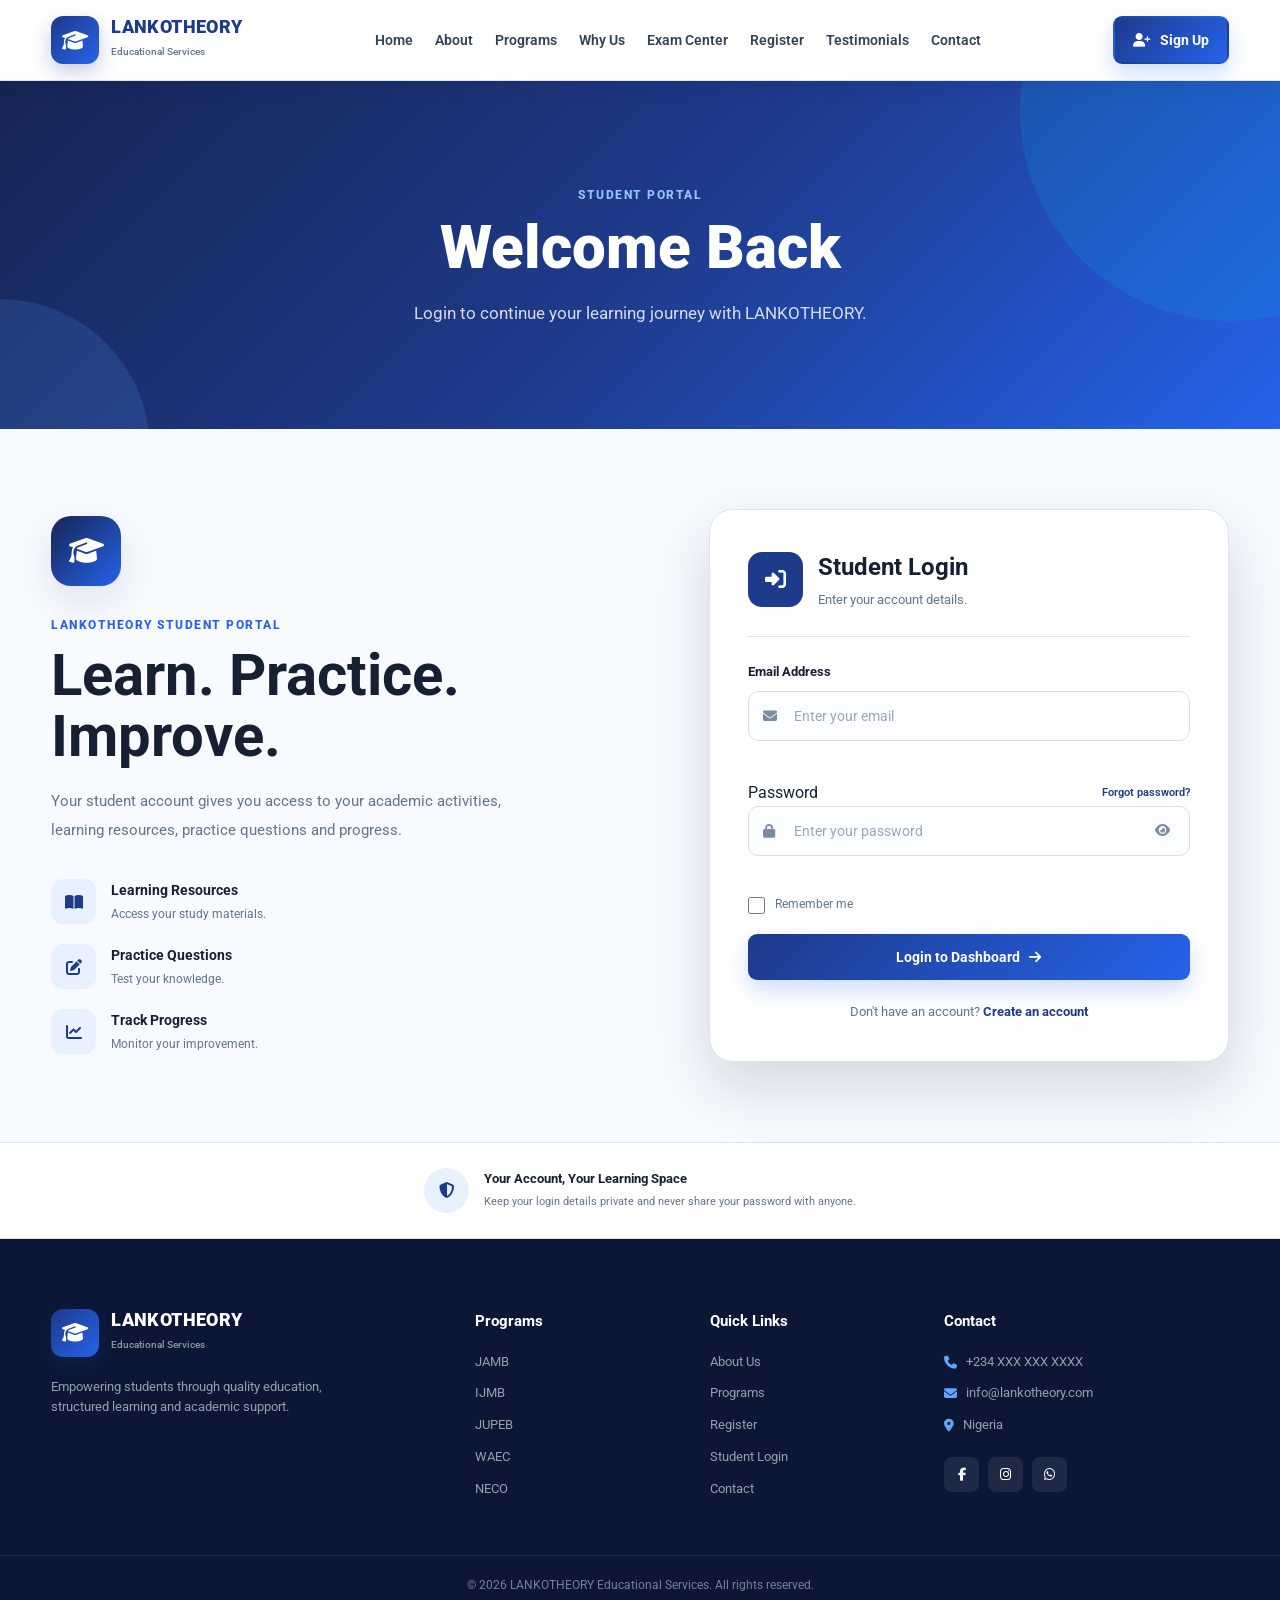
==== dashboard.html @ 0c2df9c0 "Lankotheory" ====
<!DOCTYPE html>
<html lang="en">

<head>

    <meta charset="UTF-8">

    <meta
        name="viewport"
        content="width=device-width, initial-scale=1.0"
    >

    <title>Student Dashboard | LANKOTHEORY</title>

    <meta
        name="description"
        content="LANKOTHEORY Student Dashboard"
    >

    <link
        rel="preconnect"
        href="https://fonts.googleapis.com"
    >

    <link
        rel="preconnect"
        href="https://fonts.gstatic.com"
        crossorigin
    >

    <link
        href="https://fonts.googleapis.com/css2?family=Roboto:wght@300;400;500;600;700;800;900&display=swap"
        rel="stylesheet"
    >

    <link
        rel="stylesheet"
        href="https://cdnjs.cloudflare.com/ajax/libs/font-awesome/6.7.2/css/all.min.css"
    >

    <link
        rel="stylesheet"
        href="css/style.css"
    >

</head>


<body class="dashboard-page">


    <!-- =========================================
         SIDEBAR
    ========================================== -->

    <aside class="dashboard-sidebar" id="dashboardSidebar">


        <!-- LOGO -->

        <a
            href="index.html"
            class="dashboard-logo"
        >

            <div class="dashboard-logo-icon">

                <i class="fa-solid fa-graduation-cap"></i>

            </div>

            <div>

                <strong>
                    LANKOTHEORY
                </strong>

                <span>
                    Student Portal
                </span>

            </div>

        </a>


        <!-- STUDENT MINI PROFILE -->

        <div class="sidebar-student">

            <div class="student-avatar">

                <i class="fa-solid fa-user"></i>

            </div>

            <div>

                <strong id="sidebarStudentName">
                    Student
                </strong>

                <span id="sidebarStudentProgram">
                    Student
                </span>

            </div>

        </div>


        <!-- NAVIGATION -->

        <nav class="dashboard-nav">

            <p class="dashboard-nav-title">
                MAIN
            </p>

            <a
                href="#"
                class="dashboard-nav-link active"
            >

                <i class="fa-solid fa-house"></i>

                <span>
                    Dashboard
                </span>

            </a>


            <a
                href="#courses"
                class="dashboard-nav-link"
            >

                <i class="fa-solid fa-book-open"></i>

                <span>
                    My Courses
                </span>

            </a>


            <a
                href="#practice"
                class="dashboard-nav-link"
            >

                <i class="fa-solid fa-pen-to-square"></i>

                <span>
                    Practice
                </span>

            </a>


            <a
                href="#resources"
                class="dashboard-nav-link"
            >

                <i class="fa-solid fa-book"></i>

                <span>
                    Learning Resources
                </span>

            </a>


            <p class="dashboard-nav-title">
                PERFORMANCE
            </p>


            <a
                href="#progress"
                class="dashboard-nav-link"
            >

                <i class="fa-solid fa-chart-line"></i>

                <span>
                    My Progress
                </span>

            </a>


            <a
                href="#results"
                class="dashboard-nav-link"
            >

                <i class="fa-solid fa-trophy"></i>

                <span>
                    Results
                </span>

            </a>


            <a
                href="#schedule"
                class="dashboard-nav-link"
            >

                <i class="fa-solid fa-calendar-days"></i>

                <span>
                    Study Schedule
                </span>

            </a>


            <p class="dashboard-nav-title">
                ACCOUNT
            </p>


            <a
                href="#profile"
                class="dashboard-nav-link"
            >

                <i class="fa-solid fa-user"></i>

                <span>
                    My Profile
                </span>

            </a>


            <a
                href="index.html"
                class="dashboard-nav-link"
            >

                <i class="fa-solid fa-globe"></i>

                <span>
                    Main Website
                </span>

            </a>


            <button
                type="button"
                class="dashboard-nav-link logout-button"
                id="logoutButton"
            >

                <i class="fa-solid fa-right-from-bracket"></i>

                <span>
                    Logout
                </span>

            </button>

        </nav>


        <!-- SIDEBAR FOOTER -->

        <div class="sidebar-footer">

            <i class="fa-solid fa-shield-halved"></i>

            <span>
                Your learning space
            </span>

        </div>

    </aside>



    <!-- =========================================
         MAIN DASHBOARD
    ========================================== -->

    <main class="dashboard-main">


        <!-- TOP BAR -->

        <header class="dashboard-topbar">

            <button
                type="button"
                class="dashboard-menu"
                id="dashboardMenu"
            >

                <i class="fa-solid fa-bars"></i>

            </button>


            <div class="dashboard-topbar-right">


                <!-- NOTIFICATION -->

                <button
                    type="button"
                    class="dashboard-icon-button"
                    aria-label="Notifications"
                >

                    <i class="fa-regular fa-bell"></i>

                    <span class="notification-dot"></span>

                </button>


                <!-- PROFILE -->

                <div class="dashboard-user">

                    <div class="dashboard-user-avatar">

                        <i class="fa-solid fa-user"></i>

                    </div>

                    <div>

                        <strong id="topStudentName">
                            Student
                        </strong>

                        <span>
                            Student
                        </span>

                    </div>

                </div>

            </div>

        </header>



        <!-- CONTENT -->

        <div class="dashboard-content">


            <!-- =================================
                 WELCOME
            ================================== -->

            <section class="dashboard-welcome">


                <div>

                    <span class="dashboard-label">
                        STUDENT DASHBOARD
                    </span>

                    <h1>

                        Welcome back,
                        <span id="welcomeStudentName">
                            Student
                        </span> 👋

                    </h1>

                    <p>

                        Keep learning, keep practicing
                        and keep moving toward your goals.

                    </p>

                </div>


                <div class="welcome-date">

                    <i class="fa-regular fa-calendar"></i>

                    <span id="currentDate">
                        Today
                    </span>

                </div>

            </section>



            <!-- =================================
                 STAT CARDS
            ================================== -->

            <section class="dashboard-stats">


                <!-- PROGRAM -->

                <div class="dashboard-stat-card">

                    <div class="stat-icon">

                        <i class="fa-solid fa-graduation-cap"></i>

                    </div>

                    <div>

                        <span>
                            My Program
                        </span>

                        <strong id="studentProgram">
                            -
                        </strong>

                    </div>

                </div>


                <!-- COURSES -->

                <div class="dashboard-stat-card">

                    <div class="stat-icon">

                        <i class="fa-solid fa-book-open"></i>

                    </div>

                    <div>

                        <span>
                            My Courses
                        </span>

                        <strong id="courseCount">
                            0
                        </strong>

                    </div>

                </div>


                <!-- PROGRESS -->

                <div class="dashboard-stat-card">

                    <div class="stat-icon">

                        <i class="fa-solid fa-chart-line"></i>

                    </div>

                    <div>

                        <span>
                            Overall Progress
                        </span>

                        <strong>
                            0%
                        </strong>

                    </div>

                </div>


                <!-- PRACTICE -->

                <div class="dashboard-stat-card">

                    <div class="stat-icon">

                        <i class="fa-solid fa-pen-to-square"></i>

                    </div>

                    <div>

                        <span>
                            Questions Practiced
                        </span>

                        <strong>
                            0
                        </strong>

                    </div>

                </div>


            </section>



            <!-- =================================
                 DASHBOARD GRID
            ================================== -->

            <section class="dashboard-grid">


                <!-- CONTINUE LEARNING -->

                <div
                    class="dashboard-panel continue-panel"
                    id="courses"
                >

                    <div class="panel-header">

                        <div>

                            <span class="panel-label">
                                LEARNING
                            </span>

                            <h2>
                                Continue Learning
                            </h2>

                        </div>

                        <a href="#courses">
                            View All
                        </a>

                    </div>


                    <div
                        class="course-list"
                        id="courseList"
                    >

                        <!-- COURSES WILL BE LOADED HERE -->

                    </div>

                </div>



                <!-- PROGRESS -->

                <div
                    class="dashboard-panel progress-panel"
                    id="progress"
                >

                    <div class="panel-header">

                        <div>

                            <span class="panel-label">
                                PERFORMANCE
                            </span>

                            <h2>
                                My Progress
                            </h2>

                        </div>

                    </div>


                    <div class="progress-circle">

                        <div>

                            <strong>
                                0%
                            </strong>

                            <span>
                                Completed
                            </span>

                        </div>

                    </div>


                    <p class="progress-message">

                        Start studying to build
                        your progress.

                    </p>

                </div>



            </section>



            <!-- =================================
                 QUICK ACTIONS
            ================================== -->

            <section
                class="dashboard-panel quick-actions"
                id="practice"
            >

                <div class="panel-header">

                    <div>

                        <span class="panel-label">
                            GET STARTED
                        </span>

                        <h2>
                            Quick Actions
                        </h2>

                    </div>

                </div>


                <div class="action-grid">


                    <a
                        href="#"
                        class="dashboard-action"
                    >

                        <div class="action-icon">

                            <i class="fa-solid fa-pen-to-square"></i>

                        </div>

                        <div>

                            <strong>
                                Practice Questions
                            </strong>

                            <span>
                                Test your knowledge
                            </span>

                        </div>

                        <i class="fa-solid fa-arrow-right"></i>

                    </a>


                    <a
                        href="#"
                        class="dashboard-action"
                        id="resources"
                    >

                        <div class="action-icon">

                            <i class="fa-solid fa-book-open"></i>

                        </div>

                        <div>

                            <strong>
                                Learning Resources
                            </strong>

                            <span>
                                Read your study materials
                            </span>

                        </div>

                        <i class="fa-solid fa-arrow-right"></i>

                    </a>


                    <a
                        href="#"
                        class="dashboard-action"
                    >

                        <div class="action-icon">

                            <i class="fa-solid fa-file-pen"></i>

                        </div>

                        <div>

                            <strong>
                                Mock Examination
                            </strong>

                            <span>
                                Take a practice exam
                            </span>

                        </div>

                        <i class="fa-solid fa-arrow-right"></i>

                    </a>


                    <a
                        href="#"
                        class="dashboard-action"
                    >

                        <div class="action-icon">

                            <i class="fa-solid fa-chart-column"></i>

                        </div>

                        <div>

                            <strong>
                                View Results
                            </strong>

                            <span>
                                Check your performance
                            </span>

                        </div>

                        <i class="fa-solid fa-arrow-right"></i>

                    </a>


                </div>

            </section>



            <!-- =================================
                 BOTTOM GRID
            ================================== -->

            <section class="dashboard-grid bottom-grid">


                <!-- SCHEDULE -->

                <div
                    class="dashboard-panel"
                    id="schedule"
                >

                    <div class="panel-header">

                        <div>

                            <span class="panel-label">
                                PLAN
                            </span>

                            <h2>
                                Upcoming Activities
                            </h2>

                        </div>

                    </div>


                    <div class="activity-list">


                        <div class="activity-item">

                            <div class="activity-icon">

                                <i class="fa-solid fa-book"></i>

                            </div>

                            <div>

                                <strong>
                                    Continue your courses
                                </strong>

                                <span>
                                    Keep your learning streak going.
                                </span>

                            </div>

                        </div>


                        <div class="activity-item">

                            <div class="activity-icon">

                                <i class="fa-solid fa-pen"></i>

                            </div>

                            <div>

                                <strong>
                                    Practice Questions
                                </strong>

                                <span>
                                    Test yourself today.
                                </span>

                            </div>

                        </div>


                        <div class="activity-item">

                            <div class="activity-icon">

                                <i class="fa-solid fa-clipboard-check"></i>

                            </div>

                            <div>

                                <strong>
                                    Take a Mock Exam
                                </strong>

                                <span>
                                    Prepare for your examination.
                                </span>

                            </div>

                        </div>


                    </div>

                </div>



                <!-- PROFILE -->

                <div
                    class="dashboard-panel"
                    id="profile"
                >

                    <div class="panel-header">

                        <div>

                            <span class="panel-label">
                                ACCOUNT
                            </span>

                            <h2>
                                My Profile
                            </h2>

                        </div>

                    </div>


                    <div class="profile-details">


                        <div>

                            <span>
                                Full Name
                            </span>

                            <strong id="profileName">
                                -
                            </strong>

                        </div>


                        <div>

                            <span>
                                Email
                            </span>

                            <strong id="profileEmail">
                                -
                            </strong>

                        </div>


                        <div>

                            <span>
                                Phone
                            </span>

                            <strong id="profilePhone">
                                -
                            </strong>

                        </div>


                        <div>

                            <span>
                                Program
                            </span>

                            <strong id="profileProgram">
                                -
                            </strong>

                        </div>


                        <div>

                            <span>
                                Learning Mode
                            </span>

                            <strong id="profileLearningMode">
                                -
                            </strong>

                        </div>


                    </div>

                </div>


            </section>



            <!-- RESULTS -->

            <section
                class="dashboard-panel"
                id="results"
            >

                <div class="empty-results">

                    <div class="empty-results-icon">

                        <i class="fa-solid fa-trophy"></i>

                    </div>

                    <h2>
                        Your Results
                    </h2>

                    <p>
                        Your quiz and examination results
                        will appear here after you complete
                        an assessment.
                    </p>

                </div>

            </section>


        </div>

    </main>



    <!-- =========================================
         DASHBOARD JAVASCRIPT
    ========================================== -->

    <script>

        document.addEventListener(
            "DOMContentLoaded",
            function () {


                /* ==============================
                   CHECK LOGIN
                ============================== */

                const loggedIn =
                    localStorage.getItem(
                        "lankotheoryLoggedIn"
                    );


                if (loggedIn !== "true") {

                    window.location.href =
                        "login.html";

                    return;

                }


                /* ==============================
                   GET STUDENT
                ============================== */

                const savedStudent =
                    localStorage.getItem(
                        "lankotheoryCurrentUser"
                    );


                if (!savedStudent) {

                    window.location.href =
                        "login.html";

                    return;

                }


                const student =
                    JSON.parse(savedStudent);


                /* ==============================
                   STUDENT INFORMATION
                ============================== */

                const firstName =
                    student.fullName
                        ? student.fullName.split(" ")[0]
                        : "Student";


                document.getElementById(
                    "welcomeStudentName"
                ).textContent = firstName;


                document.getElementById(
                    "topStudentName"
                ).textContent =
                    student.fullName || "Student";


                document.getElementById(
                    "sidebarStudentName"
                ).textContent =
                    student.fullName || "Student";


                document.getElementById(
                    "sidebarStudentProgram"
                ).textContent =
                    student.program || "Student";


                document.getElementById(
                    "studentProgram"
                ).textContent =
                    student.program || "-";


                /* PROFILE */

                document.getElementById(
                    "profileName"
                ).textContent =
                    student.fullName || "-";


                document.getElementById(
                    "profileEmail"
                ).textContent =
                    student.email || "-";


                document.getElementById(
                    "profilePhone"
                ).textContent =
                    student.phone || "-";


                document.getElementById(
                    "profileProgram"
                ).textContent =
                    student.program || "-";


                document.getElementById(
                    "profileLearningMode"
                ).textContent =
                    student.learningMode || "-";


                /* ==============================
                   DATE
                ============================== */

                const date =
                    new Date();


                document.getElementById(
                    "currentDate"
                ).textContent =
                    date.toLocaleDateString(
                        "en-NG",
                        {
                            weekday: "long",
                            year: "numeric",
                            month: "long",
                            day: "numeric"
                        }
                    );


                /* ==============================
                   COURSES
                ============================== */

                const programCourses = {

                    "JAMB": [
                        "Use of English",
                        "Mathematics",
                        "Physics",
                        "Chemistry"
                    ],

                    "IJMB": [
                        "Mathematics",
                        "Physics",
                        "Chemistry",
                        "Biology"
                    ],

                    "JUPEB": [
                        "Mathematics",
                        "Physics",
                        "Chemistry",
                        "Biology"
                    ],

                    "WAEC": [
                        "Mathematics",
                        "English Language",
                        "Physics",
                        "Chemistry",
                        "Biology"
                    ],

                    "NECO": [
                        "Mathematics",
                        "English Language",
                        "Physics",
                        "Chemistry",
                        "Biology"
                    ],

                    "BECE": [
                        "Mathematics",
                        "English Language",
                        "Basic Science",
                        "Basic Technology"
                    ]

                };


                const courses =
                    programCourses[
                        student.program
                    ] || [
                        "General Studies"
                    ];


                document.getElementById(
                    "courseCount"
                ).textContent =
                    courses.length;


                const courseList =
                    document.getElementById(
                        "courseList"
                    );


                courses.forEach(
                    function (course, index) {


                        const courseItem =
                            document.createElement(
                                "div"
                            );


                        courseItem.className =
                            "course-item";


                        courseItem.innerHTML = `

                            <div class="course-icon">

                                <i class="fa-solid fa-book-open"></i>

                            </div>

                            <div class="course-information">

                                <strong>
                                    ${course}
                                </strong>

                                <span>
                                    Start learning this course
                                </span>

                            </div>

                            <button
                                type="button"
                                class="course-button"
                            >
                                Continue
                                <i class="fa-solid fa-arrow-right"></i>
                            </button>

                        `;


                        courseList.appendChild(
                            courseItem
                        );

                    }
                );


                /* ==============================
                   LOGOUT
                ============================== */

                const logoutButton =
                    document.getElementById(
                        "logoutButton"
                    );


                logoutButton.addEventListener(
                    "click",
                    function () {


                        localStorage.removeItem(
                            "lankotheoryLoggedIn"
                        );


                        localStorage.removeItem(
                            "lankotheoryCurrentUser"
                        );


                        window.location.href =
                            "login.html";

                    }
                );


                /* ==============================
                   MOBILE SIDEBAR
                ============================== */

                const menu =
                    document.getElementById(
                        "dashboardMenu"
                    );


                const sidebar =
                    document.getElementById(
                        "dashboardSidebar"
                    );

 
                menu.addEventListener(
                    "click",
                    function () {

                        sidebar.classList.toggle(
                            "show"
                        );

                    }
                );


            }
        );

    </script>

    

</body>

</html>
---- css/style.css ----
/* =========================================================
   LANKOTHEORY EDUCATIONAL SERVICES
   Main Stylesheet
========================================================= */

/* =========================
   RESET
========================= */

* {
    margin: 0;
    padding: 0;
    box-sizing: border-box;
}

html {
    scroll-behavior: smooth;
}

body {
    font-family: "Roboto", sans-serif;
    color: #172033;
    background: #f4f8fc;
    line-height: 1.6;
    overflow-x: hidden;
}

a {
    text-decoration: none;
    color: inherit;
}

button {
    font-family: inherit;
}

img {
    max-width: 100%;
    display: block;
}


/* =========================
   VARIABLES
========================= */

:root {
    --primary: #1e3a8a;
    --primary-dark: #172554;
    --primary-light: #2563eb;
    --secondary: #0ea5e9;

    --text-dark: #172033;
    --text-light: #64748b;

    --white: #ffffff;
    --light-bg: #f4f8fc;
    --section-bg: #eaf3fb;

    --border: #dbe5ef;

    --shadow-sm: 0 5px 20px rgba(15, 23, 42, 0.07);
    --shadow-md: 0 15px 40px rgba(15, 23, 42, 0.10);
    --shadow-lg: 0 25px 60px rgba(15, 23, 42, 0.15);

    --radius-sm: 8px;
    --radius-md: 14px;
    --radius-lg: 24px;

    --container: 1200px;
}


/* =========================
   CONTAINER
========================= */

.container {
    width: min(92%, var(--container));
    margin: 0 auto;
}


/* =========================
   HEADER
========================= */

.header {
    position: sticky;
    top: 0;
    z-index: 1000;
    background: var(--white);
    border-bottom: 1px solid var(--border);
    box-shadow: var(--shadow-sm);
}

.header-container {
    min-height: 78px;
    display: flex;
    align-items: center;
    justify-content: space-between;
    gap: 25px;
}


/* =========================
   LOGO
========================= */

.logo {
    display: flex;
    align-items: center;
    gap: 12px;
    flex-shrink: 0;
}

.logo-icon {
    width: 48px;
    height: 48px;
    display: grid;
    place-items: center;
    color: var(--white);
    background: linear-gradient(
        135deg,
        var(--primary),
        var(--primary-light)
    );
    border-radius: 12px;
    font-size: 21px;
    box-shadow: 0 8px 20px rgba(30, 58, 138, 0.25);
}

.logo-text h2 {
    color: var(--primary);
    font-size: 18px;
    line-height: 1.1;
    font-weight: 900;
    letter-spacing: 0.4px;
}

.logo-text span {
    color: var(--text-light);
    font-size: 10px;
    font-weight: 500;
}


/* =========================
   NAVBAR
========================= */

.navbar {
    display: flex;
    align-items: center;
    justify-content: center;
    gap: 22px;
}

.navbar a {
    position: relative;
    color: #334155;
    font-size: 14px;
    font-weight: 600;
    padding: 29px 0;
    transition: 0.3s ease;
}

.navbar a::after {
    content: "";
    position: absolute;
    left: 0;
    bottom: 19px;
    width: 0;
    height: 2px;
    background: var(--primary-light);
    border-radius: 10px;
    transition: 0.3s ease;
}

.navbar a:hover,
.navbar a.active {
    color: var(--primary);
}

.navbar a:hover::after,
.navbar a.active::after {
    width: 100%;
}


/* =========================
   BUTTONS
========================= */

.btn {
    display: inline-flex;
    align-items: center;
    justify-content: center;
    gap: 9px;
    border: 2px solid transparent;
    border-radius: 9px;
    padding: 11px 18px;
    font-size: 14px;
    font-weight: 700;
    cursor: pointer;
    transition:
        transform 0.3s ease,
        box-shadow 0.3s ease,
        background 0.3s ease,
        color 0.3s ease;
}

.btn:hover {
    transform: translateY(-2px);
}

.btn-primary {
    color: var(--white);
    background: linear-gradient(
        135deg,
        var(--primary),
        var(--primary-light)
    );
    box-shadow: 0 10px 22px rgba(37, 99, 235, 0.22);
}

.btn-primary:hover {
    box-shadow: 0 15px 30px rgba(37, 99, 235, 0.3);
}

.btn-outline {
    color: var(--primary);
    border-color: var(--primary);
    background: transparent;
}

.btn-outline:hover {
    color: var(--white);
    background: var(--primary);
}

.btn-light {
    color: var(--primary);
    background: var(--white);
}

.btn-light:hover {
    background: #f1f5f9;
}

.btn-outline-light {
    color: var(--white);
    border-color: rgba(255, 255, 255, 0.7);
    background: transparent;
}

.btn-outline-light:hover {
    color: var(--primary);
    background: var(--white);
}

.btn-large {
    padding: 14px 23px;
    font-size: 15px;
}

.header-buttons {
    display: flex;
    align-items: center;
    gap: 9px;
}


/* =========================
   MOBILE MENU BUTTON
========================= */

.menu-toggle {
    display: none;
    width: 44px;
    height: 44px;
    border: none;
    border-radius: 9px;
    background: var(--section-bg);
    color: var(--primary);
    font-size: 20px;
    cursor: pointer;
}


/* =========================
   HERO
========================= */

.hero {
    position: relative;
    min-height: 650px;
    display: flex;
    align-items: center;

    background:
        linear-gradient(
            90deg,
            rgba(8, 24, 61, 0.94) 0%,
            rgba(15, 43, 95, 0.84) 45%,
            rgba(30, 64, 175, 0.65) 100%
        ),
        url("../assets/images/hero.jpg") center/cover no-repeat;

    overflow: hidden;
}

.hero::before {
    content: "";
    position: absolute;
    width: 450px;
    height: 450px;
    right: -150px;
    top: -150px;
    border-radius: 50%;
    background: rgba(14, 165, 233, 0.18);
    filter: blur(10px);
}

.hero::after {
    content: "";
    position: absolute;
    width: 300px;
    height: 300px;
    left: -150px;
    bottom: -170px;
    border-radius: 50%;
    background: rgba(37, 99, 235, 0.22);
}

.hero-overlay {
    position: absolute;
    inset: 0;
    backdrop-filter: blur(1px);
}

.hero-content {
    position: relative;
    z-index: 2;
}

.hero-text {
    width: min(750px, 100%);
    color: var(--white);
    animation: heroIn 0.9s ease both;
}

.hero-badge {
    display: inline-flex;
    align-items: center;
    gap: 8px;
    padding: 8px 13px;
    margin-bottom: 20px;
    border: 1px solid rgba(255, 255, 255, 0.2);
    border-radius: 50px;
    background: rgba(255, 255, 255, 0.1);
    backdrop-filter: blur(10px);
    font-size: 13px;
    font-weight: 700;
}

.hero-badge i {
    color: #facc15;
}

.hero h1 {
    font-size: clamp(42px, 6vw, 72px);
    line-height: 1.05;
    font-weight: 900;
    letter-spacing: -2px;
    margin-bottom: 23px;
}

.hero h1 span {
    display: block;
    color: #60a5fa;
}

.hero p {
    max-width: 680px;
    color: rgba(255, 255, 255, 0.88);
    font-size: 18px;
    line-height: 1.8;
    margin-bottom: 30px;
}

.hero-buttons {
    display: flex;
    align-items: center;
    flex-wrap: wrap;
    gap: 13px;
}

.hero-stats {
    display: flex;
    flex-wrap: wrap;
    gap: 38px;
    margin-top: 42px;
}

.hero-stat {
    display: flex;
    flex-direction: column;
}

.hero-stat strong {
    font-size: 25px;
    font-weight: 900;
}

.hero-stat span {
    color: rgba(255, 255, 255, 0.7);
    font-size: 12px;
}


/* =========================
   GENERAL SECTIONS
========================= */

.section {
    padding: 95px 0;
}

.section-heading {
    max-width: 700px;
    margin: 0 auto 50px;
    text-align: center;
}

.section-label {
    display: inline-block;
    color: var(--primary-light);
    font-size: 12px;
    font-weight: 800;
    text-transform: uppercase;
    letter-spacing: 1.5px;
    margin-bottom: 10px;
}

.section-heading h2 {
    color: var(--text-dark);
    font-size: clamp(30px, 4vw, 44px);
    line-height: 1.15;
    font-weight: 900;
    margin-bottom: 14px;
}

.section-heading p {
    color: var(--text-light);
    font-size: 16px;
}


/* =========================
   PROGRAMS
========================= */

.programs-section {
    background: var(--white);
}

.program-grid {
    display: grid;
    grid-template-columns: repeat(3, 1fr);
    gap: 23px;
}

.program-card {
    position: relative;
    padding: 30px;
    background: var(--white);
    border: 1px solid var(--border);
    border-radius: var(--radius-lg);
    box-shadow: var(--shadow-sm);
    transition:
        transform 0.3s ease,
        box-shadow 0.3s ease,
        border-color 0.3s ease;
}

.program-card:hover {
    transform: translateY(-8px);
    border-color: #b8cdf4;
    box-shadow: var(--shadow-md);
}

.program-card.featured {
    border: 2px solid var(--primary-light);
    box-shadow: 0 20px 50px rgba(37, 99, 235, 0.13);
}

.popular-badge {
    position: absolute;
    top: 18px;
    right: 18px;
    padding: 5px 9px;
    color: var(--white);
    background: var(--primary-light);
    border-radius: 20px;
    font-size: 10px;
    font-weight: 800;
    text-transform: uppercase;
}

.program-icon {
    width: 58px;
    height: 58px;
    display: grid;
    place-items: center;
    margin-bottom: 20px;
    color: var(--primary);
    background: #e8f1ff;
    border-radius: 15px;
    font-size: 22px;
}

.program-tag {
    display: inline-block;
    color: var(--primary-light);
    font-size: 11px;
    font-weight: 800;
    text-transform: uppercase;
    letter-spacing: 0.8px;
    margin-bottom: 7px;
}

.program-card h3 {
    color: var(--text-dark);
    font-size: 24px;
    margin-bottom: 10px;
}

.program-card p {
    color: var(--text-light);
    font-size: 14px;
    margin-bottom: 20px;
}

.program-card ul {
    list-style: none;
    margin-bottom: 23px;
}

.program-card li {
    display: flex;
    align-items: center;
    gap: 9px;
    color: #475569;
    font-size: 13px;
    margin-bottom: 9px;
}

.program-card li i {
    color: var(--primary-light);
}

.program-link {
    display: inline-flex;
    align-items: center;
    gap: 8px;
    color: var(--primary);
    font-size: 14px;
    font-weight: 800;
}

.program-link i {
    transition: transform 0.3s ease;
}

.program-link:hover i {
    transform: translateX(5px);
}


/* =========================
   WHY US
========================= */

.why-section {
    background: var(--section-bg);
}

.features-grid {
    display: grid;
    grid-template-columns: repeat(4, 1fr);
    gap: 20px;
}

.feature-card {
    padding: 30px 24px;
    background: var(--white);
    border: 1px solid var(--border);
    border-radius: var(--radius-md);
    text-align: center;
    transition:
        transform 0.3s ease,
        box-shadow 0.3s ease;
}

.feature-card:hover {
    transform: translateY(-6px);
    box-shadow: var(--shadow-md);
}

.feature-icon {
    width: 60px;
    height: 60px;
    display: grid;
    place-items: center;
    margin: 0 auto 18px;
    color: var(--primary);
    background: #e8f1ff;
    border-radius: 50%;
    font-size: 21px;
}

.feature-card h3 {
    font-size: 18px;
    margin-bottom: 9px;
}

.feature-card p {
    color: var(--text-light);
    font-size: 13px;
}


/* =========================
   EXAM CENTER
========================= */

.exam-center {
    position: relative;
    padding: 100px 0;
    color: var(--white);
    background:
        linear-gradient(
            135deg,
            #172554,
            #1e3a8a,
            #1d4ed8
        );
    overflow: hidden;
}

.exam-center::before {
    content: "";
    position: absolute;
    width: 500px;
    height: 500px;
    right: -200px;
    top: -220px;
    border-radius: 50%;
    background: rgba(14, 165, 233, 0.18);
}

.exam-container {
    position: relative;
    z-index: 2;
}

.exam-content {
    max-width: 700px;
}

.exam-content .section-label {
    color: #93c5fd;
}

.exam-content h2 {
    font-size: clamp(34px, 5vw, 52px);
    line-height: 1.1;
    margin-bottom: 18px;
}

.exam-content > p {
    color: rgba(255, 255, 255, 0.82);
    font-size: 16px;
    margin-bottom: 25px;
}

.exam-points {
    display: grid;
    gap: 12px;
    margin-bottom: 30px;
}

.exam-points div {
    display: flex;
    align-items: center;
    gap: 10px;
    color: rgba(255, 255, 255, 0.9);
    font-size: 14px;
}

.exam-points i {
    color: #60a5fa;
}


/* =========================
   TESTIMONIALS
========================= */

.testimonials-section {
    background: var(--white);
}

.testimonial-grid {
    display: grid;
    grid-template-columns: repeat(3, 1fr);
    gap: 22px;
}

.testimonial-card {
    padding: 30px;
    border: 1px solid var(--border);
    border-radius: var(--radius-lg);
    background: var(--white);
    box-shadow: var(--shadow-sm);
}

.stars {
    color: #f59e0b;
    letter-spacing: 2px;
    font-size: 14px;
    margin-bottom: 16px;
}

.testimonial-card > p {
    color: #475569;
    font-size: 14px;
    line-height: 1.8;
    font-style: italic;
    margin-bottom: 25px;
}

.student {
    display: flex;
    align-items: center;
    gap: 12px;
}

.student-avatar {
    width: 43px;
    height: 43px;
    display: grid;
    place-items: center;
    color: var(--white);
    background: var(--primary);
    border-radius: 50%;
    font-weight: 800;
}

.student div:last-child {
    display: flex;
    flex-direction: column;
}

.student strong {
    font-size: 13px;
}

.student span {
    color: var(--text-light);
    font-size: 11px;
}


/* =========================
   CTA
========================= */

.cta-section {
    padding: 85px 0;
    background: #eaf3fb;
}

.cta-content {
    max-width: 750px;
    margin: auto;
    text-align: center;
}

.cta-content h2 {
    color: var(--text-dark);
    font-size: clamp(32px, 5vw, 48px);
    line-height: 1.1;
    margin-bottom: 15px;
}

.cta-content p {
    color: var(--text-light);
    margin-bottom: 25px;
}

.cta-buttons {
    display: flex;
    justify-content: center;
    flex-wrap: wrap;
    gap: 12px;
}


/* =========================
   FOOTER
========================= */

.footer {
    color: rgba(255, 255, 255, 0.75);
    background: #0b1735;
}

.footer-grid {
    display: grid;
    grid-template-columns: 2fr 1fr 1fr 1.5fr;
    gap: 45px;
    padding: 70px 0 55px;
}

.footer-logo {
    margin-bottom: 20px;
}

.footer .logo-text h2 {
    color: var(--white);
}

.footer .logo-text span {
    color: rgba(255, 255, 255, 0.55);
}

.footer-brand > p {
    max-width: 330px;
    color: rgba(255, 255, 255, 0.58);
    font-size: 13px;
}

.footer-column {
    display: flex;
    flex-direction: column;
    gap: 11px;
}

.footer-column h3 {
    color: var(--white);
    font-size: 15px;
    margin-bottom: 8px;
}

.footer-column a {
    width: fit-content;
    color: rgba(255, 255, 255, 0.58);
    font-size: 13px;
    transition: 0.3s ease;
}

.footer-column a:hover {
    color: #60a5fa;
    transform: translateX(3px);
}

.footer-column p {
    display: flex;
    align-items: flex-start;
    gap: 9px;
    color: rgba(255, 255, 255, 0.58);
    font-size: 13px;
}

.footer-column p i {
    color: #60a5fa;
    margin-top: 4px;
}

.social-links {
    display: flex;
    gap: 9px;
    margin-top: 10px;
}

.social-links a {
    width: 35px;
    height: 35px;
    display: grid;
    place-items: center;
    color: var(--white);
    background: rgba(255, 255, 255, 0.08);
    border-radius: 8px;
}

.social-links a:hover {
    color: var(--white);
    background: var(--primary-light);
    transform: translateY(-3px);
}

.footer-bottom {
    border-top: 1px solid rgba(255, 255, 255, 0.08);
}

.footer-bottom .container {
    padding: 20px 0;
}

.footer-bottom p {
    color: rgba(255, 255, 255, 0.45);
    font-size: 12px;
    text-align: center;
}


/* =========================
   ANIMATIONS
========================= */

@keyframes heroIn {
    from {
        opacity: 0;
        transform: translateY(25px);
    }

    to {
        opacity: 1;
        transform: translateY(0);
    }
}


/* =========================
   TABLET
========================= */

@media (max-width: 1100px) {

    .navbar {
        gap: 14px;
    }

    .navbar a {
        font-size: 12px;
    }

    .header-buttons .btn {
        padding: 9px 12px;
        font-size: 12px;
    }

    .program-grid {
        grid-template-columns: repeat(2, 1fr);
    }

    .features-grid {
        grid-template-columns: repeat(2, 1fr);
    }

    .footer-grid {
        grid-template-columns: 2fr 1fr 1fr;
    }
}


/* =========================
   MOBILE
========================= */

@media (max-width: 850px) {

    .header-container {
        min-height: 70px;
    }

    .navbar {
        position: absolute;
        top: 70px;
        left: 0;
        right: 0;

        display: none;
        flex-direction: column;
        align-items: stretch;

        padding: 15px 5%;
        background: var(--white);
        border-top: 1px solid var(--border);
        box-shadow: var(--shadow-md);
    }

    .navbar.show {
        display: flex;
    }

    .navbar a {
        padding: 12px 0;
    }

    .navbar a::after {
        display: none;
    }

    .header-buttons {
        display: none;
    }

    .menu-toggle {
        display: grid;
        place-items: center;
    }

    .hero {
        min-height: 600px;
    }

    .hero h1 {
        letter-spacing: -1px;
    }

    .hero p {
        font-size: 16px;
    }

    .hero-stats {
        gap: 25px;
    }

    .testimonial-grid {
        grid-template-columns: 1fr;
    }

    .footer-grid {
        grid-template-columns: repeat(2, 1fr);
    }
}


/* =========================
   SMALL MOBILE
========================= */

@media (max-width: 600px) {

    .section {
        padding: 70px 0;
    }

    .hero {
        min-height: 650px;
    }

    .hero h1 {
        font-size: 43px;
    }

    .hero-buttons {
        flex-direction: column;
        align-items: stretch;
    }

    .hero-buttons .btn {
        width: 100%;
    }

    .hero-stats {
        display: grid;
        grid-template-columns: repeat(3, 1fr);
        gap: 15px;
    }

    .hero-stat strong {
        font-size: 19px;
    }

    .hero-stat span {
        font-size: 10px;
    }

    .program-grid {
        grid-template-columns: 1fr;
    }

    .features-grid {
        grid-template-columns: 1fr;
    }

    .footer-grid {
        grid-template-columns: 1fr;
        gap: 35px;
    }

    .cta-buttons {
        flex-direction: column;
        align-items: stretch;
    }

    .cta-buttons .btn {
        width: 100%;
    }
}
/* =========================
   PAGE HERO
========================= */

.page-hero {
    position: relative;
    padding: 100px 0;
    text-align: center;
    color: var(--white);
    background:
        linear-gradient(
            135deg,
            #172554,
            #1e3a8a,
            #2563eb
        );
    overflow: hidden;
}

.page-hero::before {
    content: "";
    position: absolute;
    width: 420px;
    height: 420px;
    right: -160px;
    top: -180px;
    border-radius: 50%;
    background: rgba(14, 165, 233, 0.18);
}

.page-hero::after {
    content: "";
    position: absolute;
    width: 300px;
    height: 300px;
    left: -150px;
    bottom: -170px;
    border-radius: 50%;
    background: rgba(96, 165, 250, 0.15);
}

.page-hero .container {
    position: relative;
    z-index: 2;
}

.page-hero .section-label {
    color: #93c5fd;
}

.page-hero h1 {
    max-width: 850px;
    margin: 0 auto 18px;
    font-size: clamp(38px, 6vw, 60px);
    line-height: 1.08;
    font-weight: 900;
}

.page-hero p {
    max-width: 700px;
    margin: 0 auto;
    color: rgba(255, 255, 255, 0.82);
    font-size: 17px;
    line-height: 1.8;
}
/* =========================================================
   ABOUT PAGE
========================================================= */


/* =========================
   ABOUT INTRO
========================= */

.about-intro {
    display: grid;
    grid-template-columns: 1.05fr 0.95fr;
    align-items: center;
    gap: 70px;
}

.about-text h2 {
    color: var(--text-dark);
    font-size: clamp(32px, 4vw, 46px);
    line-height: 1.1;
    margin-bottom: 20px;
}

.about-text p {
    color: var(--text-light);
    font-size: 15px;
    line-height: 1.9;
    margin-bottom: 15px;
}

.about-text .btn {
    margin-top: 10px;
}


/* =========================
   ABOUT VISUAL
========================= */

.about-visual {
    position: relative;
    min-height: 430px;
    display: grid;
    place-items: center;
}

.about-main-card {
    width: min(380px, 90%);
    padding: 45px 35px;
    text-align: center;
    color: var(--white);
    background:
        linear-gradient(
            145deg,
            var(--primary-dark),
            var(--primary),
            var(--primary-light)
        );
    border-radius: 30px;
    box-shadow: var(--shadow-lg);
}

.about-card-icon {
    width: 80px;
    height: 80px;
    display: grid;
    place-items: center;
    margin: 0 auto 25px;
    color: var(--white);
    background: rgba(255, 255, 255, 0.12);
    border: 1px solid rgba(255, 255, 255, 0.2);
    border-radius: 22px;
    font-size: 32px;
}

.about-main-card h3 {
    font-size: 28px;
    line-height: 1.2;
    margin-bottom: 15px;
}

.about-main-card p {
    color: rgba(255, 255, 255, 0.78);
    font-size: 14px;
    line-height: 1.7;
}

.floating-card {
    position: absolute;
    display: flex;
    align-items: center;
    gap: 12px;
    padding: 14px 17px;
    background: var(--white);
    border: 1px solid var(--border);
    border-radius: 13px;
    box-shadow: var(--shadow-md);
}

.floating-card i {
    width: 40px;
    height: 40px;
    display: grid;
    place-items: center;
    color: var(--primary);
    background: #e8f1ff;
    border-radius: 10px;
}

.floating-card div {
    display: flex;
    flex-direction: column;
}

.floating-card strong {
    color: var(--text-dark);
    font-size: 12px;
}

.floating-card span {
    color: var(--text-light);
    font-size: 10px;
}

.floating-card-one {
    left: 0;
    top: 55px;
}

.floating-card-two {
    right: 0;
    bottom: 50px;
}


/* =========================
   MISSION
========================= */

.mission-grid {
    display: grid;
    grid-template-columns: repeat(3, 1fr);
    gap: 23px;
}

.mission-card {
    padding: 35px 28px;
    background: var(--white);
    border: 1px solid var(--border);
    border-radius: var(--radius-lg);
    text-align: center;
    box-shadow: var(--shadow-sm);
    transition: 0.3s ease;
}

.mission-card:hover {
    transform: translateY(-7px);
    box-shadow: var(--shadow-md);
}

.mission-icon {
    width: 65px;
    height: 65px;
    display: grid;
    place-items: center;
    margin: 0 auto 20px;
    color: var(--primary);
    background: #e8f1ff;
    border-radius: 50%;
    font-size: 23px;
}

.mission-card h3 {
    color: var(--text-dark);
    font-size: 21px;
    margin-bottom: 12px;
}

.mission-card p {
    color: var(--text-light);
    font-size: 14px;
    line-height: 1.8;
}


/* =========================
   ABOUT FEATURES
========================= */

.about-features {
    display: grid;
    grid-template-columns: repeat(2, 1fr);
    gap: 25px;
}

.about-feature {
    display: flex;
    gap: 20px;
    padding: 27px;
    background: var(--white);
    border: 1px solid var(--border);
    border-radius: var(--radius-md);
    transition: 0.3s ease;
}

.about-feature:hover {
    transform: translateY(-5px);
    box-shadow: var(--shadow-md);
}

.about-feature-number {
    flex-shrink: 0;
    color: var(--primary-light);
    font-size: 20px;
    font-weight: 900;
}

.about-feature h3 {
    color: var(--text-dark);
    margin-bottom: 7px;
}

.about-feature p {
    color: var(--text-light);
    font-size: 13px;
    line-height: 1.7;
}


/* =========================
   STATISTICS
========================= */

.stats-section {
    padding: 70px 0;
    color: var(--white);
    background:
        linear-gradient(
            135deg,
            #172554,
            #1e3a8a,
            #2563eb
        );
}

.stats-grid {
    display: grid;
    grid-template-columns: repeat(4, 1fr);
    gap: 25px;
}

.stat-box {
    padding: 20px;
    text-align: center;
}

.stat-icon {
    width: 58px;
    height: 58px;
    display: grid;
    place-items: center;
    margin: 0 auto 14px;
    background: rgba(255, 255, 255, 0.1);
    border-radius: 15px;
    font-size: 21px;
}

.stat-box strong {
    display: block;
    font-size: 32px;
    font-weight: 900;
}

.stat-box span {
    color: rgba(255, 255, 255, 0.7);
    font-size: 12px;
}


/* =========================
   APPROACH
========================= */

.approach-grid {
    display: grid;
    grid-template-columns: repeat(4, 1fr);
    gap: 20px;
}

.approach-card {
    position: relative;
    padding: 30px 23px;
    background: var(--white);
    border: 1px solid var(--border);
    border-radius: var(--radius-md);
    text-align: center;
    overflow: hidden;
    transition: 0.3s ease;
}

.approach-card:hover {
    transform: translateY(-6px);
    box-shadow: var(--shadow-md);
}

.approach-card > span {
    position: absolute;
    top: 10px;
    right: 14px;
    color: #dbeafe;
    font-size: 30px;
    font-weight: 900;
}

.approach-card > i {
    width: 60px;
    height: 60px;
    display: grid;
    place-items: center;
    margin: 0 auto 18px;
    color: var(--primary);
    background: #e8f1ff;
    border-radius: 50%;
    font-size: 21px;
}

.approach-card h3 {
    margin-bottom: 8px;
}

.approach-card p {
    color: var(--text-light);
    font-size: 13px;
    line-height: 1.7;
}


/* =========================
   ABOUT RESPONSIVE
========================= */

@media (max-width: 950px) {

    .about-intro {
        grid-template-columns: 1fr;
        gap: 40px;
    }

    .about-visual {
        min-height: 400px;
    }

    .mission-grid {
        grid-template-columns: 1fr;
    }

    .approach-grid {
        grid-template-columns: repeat(2, 1fr);
    }

    .stats-grid {
        grid-template-columns: repeat(2, 1fr);
    }
}


@media (max-width: 600px) {

    .about-features {
        grid-template-columns: 1fr;
    }

    .approach-grid {
        grid-template-columns: 1fr;
    }

    .stats-grid {
        grid-template-columns: repeat(2, 1fr);
    }

    .stat-box strong {
        font-size: 25px;
    }

    .about-visual {
        min-height: 450px;
    }

    .floating-card-one {
        left: 0;
        top: 20px;
    }

    .floating-card-two {
        right: 0;
        bottom: 20px;
    }
}
/* =========================================================
   REGISTER PAGE
========================================================= */

.register-section {
    background: #f7faff;
}

.register-container {
    display: grid;
    grid-template-columns: 0.9fr 1.1fr;
    gap: 70px;
    align-items: start;
}


/* =========================
   REGISTER INFO
========================= */

.register-info {
    padding-top: 25px;
}

.register-info h2 {
    max-width: 500px;
    color: var(--text-dark);
    font-size: clamp(32px, 4vw, 48px);
    line-height: 1.1;
    margin-bottom: 20px;
}

.register-info > p {
    max-width: 560px;
    color: var(--text-light);
    font-size: 15px;
    line-height: 1.9;
    margin-bottom: 35px;
}


/* =========================
   BENEFITS
========================= */

.register-benefits {
    display: flex;
    flex-direction: column;
    gap: 22px;
}

.register-benefit {
    display: flex;
    gap: 16px;
    align-items: flex-start;
}

.benefit-icon {
    flex-shrink: 0;
    width: 48px;
    height: 48px;
    display: grid;
    place-items: center;
    color: var(--primary);
    background: #e7f0ff;
    border-radius: 13px;
}

.register-benefit h3 {
    color: var(--text-dark);
    font-size: 16px;
    margin-bottom: 4px;
}

.register-benefit p {
    color: var(--text-light);
    font-size: 13px;
    line-height: 1.6;
}


/* =========================
   FORM CARD
========================= */

.register-form-wrapper {
    padding: 35px;
    background: var(--white);
    border: 1px solid var(--border);
    border-radius: 24px;
    box-shadow: var(--shadow-lg);
}

.register-form-header {
    display: flex;
    align-items: center;
    gap: 15px;
    padding-bottom: 25px;
    margin-bottom: 25px;
    border-bottom: 1px solid var(--border);
}

.form-header-icon {
    width: 55px;
    height: 55px;
    display: grid;
    place-items: center;
    color: var(--white);
    background: var(--primary);
    border-radius: 14px;
    font-size: 21px;
}

.register-form-header h2 {
    color: var(--text-dark);
    font-size: 24px;
    margin-bottom: 3px;
}

.register-form-header p {
    color: var(--text-light);
    font-size: 13px;
}


/* =========================
   FORM GROUP
========================= */

.form-group {
    margin-bottom: 20px;
}

.form-group > label {
    display: block;
    color: var(--text-dark);
    font-size: 13px;
    font-weight: 700;
    margin-bottom: 8px;
}

.input-wrapper {
    position: relative;
}

.input-wrapper > i {
    position: absolute;
    left: 15px;
    top: 50%;
    transform: translateY(-50%);
    color: #7c8ba1;
    font-size: 14px;
    pointer-events: none;
}

.input-wrapper input,
.input-wrapper select,
.register-form textarea {
    width: 100%;
    border: 1px solid #d7dfeb;
    outline: none;
    background: #fbfdff;
    color: var(--text-dark);
    border-radius: 10px;
    font-family: inherit;
    font-size: 14px;
    transition: 0.25s ease;
}

.input-wrapper input,
.input-wrapper select {
    height: 50px;
    padding: 0 45px;
}

.register-form textarea {
    resize: vertical;
    min-height: 90px;
    padding: 14px;
}

.input-wrapper input:focus,
.input-wrapper select:focus,
.register-form textarea:focus {
    border-color: var(--primary-light);
    box-shadow: 0 0 0 3px rgba(37, 99, 235, 0.09);
    background: var(--white);
}

.input-wrapper input::placeholder,
.register-form textarea::placeholder {
    color: #9aa7b8;
}


/* =========================
   SELECT
========================= */

.select-wrapper select {
    appearance: none;
    cursor: pointer;
}

.select-wrapper::after {
    content: "\f078";
    position: absolute;
    right: 16px;
    top: 50%;
    transform: translateY(-50%);
    font-family: "Font Awesome 6 Free";
    font-weight: 900;
    color: #7c8ba1;
    pointer-events: none;
}


/* =========================
   PASSWORD
========================= */

.password-toggle {
    position: absolute;
    right: 10px;
    top: 50%;
    width: 34px;
    height: 34px;
    transform: translateY(-50%);
    border: 0;
    background: transparent;
    color: #7c8ba1;
    cursor: pointer;
}

.password-toggle:hover {
    color: var(--primary);
}

.password-strength {
    height: 4px;
    margin-top: 8px;
    background: #e6ebf2;
    border-radius: 10px;
    overflow: hidden;
}

.strength-bar {
    width: 0;
    height: 100%;
    transition: 0.3s ease;
}

.password-strength-text {
    display: block;
    margin-top: 5px;
    color: #8793a5;
    font-size: 11px;
}


/* =========================
   RADIO OPTIONS
========================= */

.radio-grid {
    display: grid;
    grid-template-columns: repeat(3, 1fr);
    gap: 10px;
}

.radio-card {
    position: relative;
    cursor: pointer;
}

.radio-card input {
    position: absolute;
    opacity: 0;
}

.radio-card span {
    display: flex;
    flex-direction: column;
    align-items: center;
    justify-content: center;
    gap: 7px;
    min-height: 75px;
    padding: 10px;
    color: #65748a;
    background: #fbfdff;
    border: 1px solid #d7dfeb;
    border-radius: 10px;
    font-size: 11px;
    font-weight: 600;
    text-align: center;
    transition: 0.25s ease;
}

.radio-card span i {
    font-size: 17px;
}

.radio-card:hover span {
    border-color: var(--primary-light);
}

.radio-card input:checked + span {
    color: var(--primary);
    background: #eef5ff;
    border-color: var(--primary);
}


/* =========================
   TERMS
========================= */

.terms-group {
    margin: 10px 0 22px;
}

.checkbox-label {
    display: flex;
    align-items: flex-start;
    gap: 10px;
    color: var(--text-light);
    font-size: 12px;
    line-height: 1.6;
    cursor: pointer;
}

.checkbox-label input {
    width: 17px;
    height: 17px;
    margin-top: 2px;
    accent-color: var(--primary);
    flex-shrink: 0;
}

.checkbox-label a {
    color: var(--primary);
    font-weight: 600;
    text-decoration: none;
}

.checkbox-label a:hover {
    text-decoration: underline;
}


/* =========================
   ERRORS
========================= */

.form-error {
    display: block;
    min-height: 15px;
    margin-top: 4px;
    color: #dc2626;
    font-size: 11px;
}


/* =========================
   SUBMIT
========================= */

.register-submit {
    width: 100%;
    justify-content: center;
    border: none;
    cursor: pointer;
    padding: 15px 20px;
    font-size: 14px;
}

.login-prompt {
    margin-top: 20px;
    color: var(--text-light);
    font-size: 13px;
    text-align: center;
}

.login-prompt a {
    color: var(--primary);
    font-weight: 700;
    text-decoration: none;
}


/* =========================
   TRUST SECTION
========================= */

.trust-section {
    padding: 35px 0;
    background: var(--white);
    border-top: 1px solid var(--border);
    border-bottom: 1px solid var(--border);
}

.trust-grid {
    display: grid;
    grid-template-columns: repeat(4, 1fr);
    gap: 20px;
}

.trust-grid > div {
    display: flex;
    flex-direction: column;
    align-items: center;
    text-align: center;
}

.trust-grid i {
    margin-bottom: 8px;
    color: var(--primary);
    font-size: 20px;
}

.trust-grid strong {
    color: var(--text-dark);
    font-size: 13px;
}

.trust-grid span {
    margin-top: 3px;
    color: var(--text-light);
    font-size: 11px;
}


/* =========================
   RESPONSIVE
========================= */

@media (max-width: 950px) {

    .register-container {
        grid-template-columns: 1fr;
        gap: 45px;
    }

    .register-info {
        padding-top: 0;
    }

    .register-info h2,
    .register-info > p {
        max-width: 700px;
    }

    .trust-grid {
        grid-template-columns: repeat(2, 1fr);
        row-gap: 30px;
    }
}


@media (max-width: 600px) {

    .register-form-wrapper {
        padding: 22px 18px;
        border-radius: 17px;
    }

    .register-form-header h2 {
        font-size: 21px;
    }

    .radio-grid {
        grid-template-columns: 1fr;
    }

    .radio-card span {
        min-height: 55px;
        flex-direction: row;
        justify-content: flex-start;
        padding-left: 17px;
    }

    .trust-grid {
        grid-template-columns: repeat(2, 1fr);
    }

    .register-info h2 {
        font-size: 32px;
    }
}
/* =========================================================
   LOGIN PAGE
========================================================= */

.login-section {
    padding: 80px 0;
    background: #f7faff;
}

.login-container {
    display: grid;
    grid-template-columns: 0.9fr 1.1fr;
    gap: 70px;
    align-items: center;
}


/* =========================
   LOGIN INFORMATION
========================= */

.login-info {
    max-width: 560px;
}

.login-info-icon {
    width: 70px;
    height: 70px;
    display: grid;
    place-items: center;
    margin-bottom: 25px;
    color: var(--white);
    background:
        linear-gradient(
            135deg,
            var(--primary-dark),
            var(--primary-light)
        );
    border-radius: 20px;
    font-size: 28px;
    box-shadow: var(--shadow-md);
}

.login-info h2 {
    max-width: 450px;
    color: var(--text-dark);
    font-size: clamp(38px, 5vw, 58px);
    line-height: 1.05;
    margin-bottom: 20px;
}

.login-info > p {
    color: var(--text-light);
    font-size: 15px;
    line-height: 1.9;
    margin-bottom: 35px;
}


/* =========================
   LOGIN FEATURES
========================= */

.login-features {
    display: flex;
    flex-direction: column;
    gap: 20px;
}

.login-feature {
    display: flex;
    align-items: center;
    gap: 15px;
}

.login-feature > i {
    width: 45px;
    height: 45px;
    display: grid;
    place-items: center;
    flex-shrink: 0;
    color: var(--primary);
    background: #e8f1ff;
    border-radius: 12px;
}

.login-feature div {
    display: flex;
    flex-direction: column;
    gap: 3px;
}

.login-feature strong {
    color: var(--text-dark);
    font-size: 14px;
}

.login-feature span {
    color: var(--text-light);
    font-size: 12px;
}


/* =========================
   LOGIN CARD
========================= */

.login-card {
    max-width: 520px;
    width: 100%;
    margin-left: auto;
    padding: 38px;
    background: var(--white);
    border: 1px solid var(--border);
    border-radius: 24px;
    box-shadow: var(--shadow-lg);
}

.login-card-header {
    display: flex;
    align-items: center;
    gap: 15px;
    padding-bottom: 25px;
    margin-bottom: 25px;
    border-bottom: 1px solid var(--border);
}

.login-card-icon {
    width: 55px;
    height: 55px;
    display: grid;
    place-items: center;
    flex-shrink: 0;
    color: var(--white);
    background: var(--primary);
    border-radius: 14px;
    font-size: 21px;
}

.login-card-header h2 {
    color: var(--text-dark);
    font-size: 24px;
    margin-bottom: 4px;
}

.login-card-header p {
    color: var(--text-light);
    font-size: 13px;
}


/* =========================
   PASSWORD LABEL
========================= */

.password-label-row {
    display: flex;
    align-items: center;
    justify-content: space-between;
}

.password-label-row a {
    color: var(--primary);
    font-size: 11px;
    font-weight: 600;
    text-decoration: none;
}

.password-label-row a:hover {
    text-decoration: underline;
}


/* =========================
   REMEMBER ME
========================= */

.remember-row {
    margin: 5px 0 20px;
}

.remember-row .checkbox-label {
    align-items: center;
}


/* =========================
   LOGIN BUTTON
========================= */

.login-submit {
    width: 100%;
    justify-content: center;
    border: none;
    cursor: pointer;
    padding: 15px 20px;
    font-size: 14px;
}


/* =========================
   LOGIN MESSAGE
========================= */

.login-message {
    display: none;
    margin-top: 15px;
    padding: 12px;
    border-radius: 9px;
    font-size: 12px;
    text-align: center;
}

.login-message.show {
    display: block;
}

.login-message.success {
    color: #166534;
    background: #dcfce7;
}

.login-message.error {
    color: #991b1b;
    background: #fee2e2;
}


/* =========================
   REGISTER PROMPT
========================= */

.register-prompt {
    margin-top: 22px;
    color: var(--text-light);
    font-size: 13px;
    text-align: center;
}

.register-prompt a {
    color: var(--primary);
    font-weight: 700;
    text-decoration: none;
}


/* =========================
   SECURITY
========================= */

.login-security {
    padding: 25px 0;
    background: var(--white);
    border-top: 1px solid var(--border);
    border-bottom: 1px solid var(--border);
}

.security-content {
    display: flex;
    align-items: center;
    justify-content: center;
    gap: 15px;
    text-align: left;
}

.security-content > i {
    width: 45px;
    height: 45px;
    display: grid;
    place-items: center;
    flex-shrink: 0;
    color: var(--primary);
    background: #e8f1ff;
    border-radius: 50%;
}

.security-content strong {
    display: block;
    color: var(--text-dark);
    font-size: 13px;
    margin-bottom: 3px;
}

.security-content p {
    color: var(--text-light);
    font-size: 11px;
}


/* =========================
   LOGIN RESPONSIVE
========================= */

@media (max-width: 950px) {

    .login-container {
        grid-template-columns: 1fr;
        gap: 45px;
    }

    .login-info {
        max-width: 700px;
    }

    .login-card {
        margin: 0;
    }

}


@media (max-width: 600px) {

    .login-section {
        padding: 55px 0;
    }

    .login-card {
        padding: 23px 18px;
        border-radius: 17px;
    }

    .login-info h2 {
        font-size: 38px;
    }

    .security-content {
        align-items: flex-start;
    }

}
/* =========================================================
   LANKOTHEORY STUDENT DASHBOARD
========================================================= */

.dashboard-body {
    min-height: 100vh;
    background: #f5f8fc;
}


/* =========================================================
   SIDEBAR
========================================================= */

.dashboard-sidebar {
    position: fixed;
    left: 0;
    top: 0;
    z-index: 1000;

    width: 260px;
    height: 100vh;

    display: flex;
    flex-direction: column;

    background: #ffffff;
    border-right: 1px solid #e3e9f1;
}


.dashboard-logo {
    height: 80px;

    display: flex;
    align-items: center;

    padding: 0 25px;

    border-bottom: 1px solid #e3e9f1;
}


.dashboard-logo .logo {
    text-decoration: none;
}


.dashboard-logo .logo-icon {
    width: 42px;
    height: 42px;
}


.dashboard-logo .logo-text h2 {
    font-size: 16px;
}


.dashboard-logo .logo-text span {
    font-size: 9px;
}


/* =========================================================
   SIDEBAR NAV
========================================================= */

.dashboard-nav {
    flex: 1;
    padding: 25px 15px;
    overflow-y: auto;
}


.dashboard-nav-title {
    padding: 0 12px;
    margin: 5px 0 10px;

    color: #9aa6b8;

    font-size: 9px;
    font-weight: 800;

    letter-spacing: 1.2px;
}


.dashboard-nav-title.second-title {
    margin-top: 28px;
}


.dashboard-nav-link {
    position: relative;

    display: flex;
    align-items: center;
    gap: 13px;

    width: 100%;

    padding: 12px 13px;
    margin-bottom: 4px;

    color: #69778c;

    border-radius: 9px;

    font-size: 13px;
    font-weight: 600;

    text-decoration: none;

    transition: 0.25s ease;
}


.dashboard-nav-link i {
    width: 20px;
    text-align: center;
    font-size: 14px;
}


.dashboard-nav-link:hover {
    color: #1e40af;
    background: #eef5ff;
}


.dashboard-nav-link.active {
    color: #1e40af;
    background: #eaf2ff;
}


.dashboard-nav-link.active::before {
    content: "";

    position: absolute;

    left: 0;
    top: 8px;

    width: 3px;
    height: calc(100% - 16px);

    background: #1e40af;

    border-radius: 0 5px 5px 0;
}


/* =========================================================
   SIDEBAR BOTTOM
========================================================= */

.dashboard-sidebar-bottom {
    padding: 18px 15px;

    border-top: 1px solid #e3e9f1;
}


.dashboard-sidebar-bottom a,
.dashboard-sidebar-bottom button {
    display: flex;
    align-items: center;
    gap: 12px;

    width: 100%;

    padding: 11px 13px;

    color: #718096;

    background: transparent;

    border: none;

    border-radius: 8px;

    font-family: inherit;
    font-size: 12px;
    font-weight: 600;

    text-decoration: none;

    cursor: pointer;

    transition: 0.25s ease;
}


.dashboard-sidebar-bottom a:hover {
    color: #1e40af;
    background: #eef5ff;
}


.dashboard-sidebar-bottom button:hover {
    color: #dc2626;
    background: #fff1f2;
}


/* =========================================================
   MAIN
========================================================= */

.dashboard-main {
    min-height: 100vh;
    margin-left: 260px;
}


/* =========================================================
   TOPBAR
========================================================= */

.dashboard-topbar {
    position: sticky;
    top: 0;
    z-index: 900;

    height: 80px;

    display: flex;
    align-items: center;
    justify-content: space-between;

    padding: 0 35px;

    background: rgba(255, 255, 255, 0.96);

    border-bottom: 1px solid #e3e9f1;

    backdrop-filter: blur(12px);
}


.dashboard-search {
    position: relative;
    width: 340px;
}


.dashboard-search i {
    position: absolute;

    left: 15px;
    top: 50%;

    transform: translateY(-50%);

    color: #9aa6b8;

    font-size: 13px;
}


.dashboard-search input {
    width: 100%;
    height: 40px;

    padding: 0 15px 0 42px;

    color: #26364d;

    background: #f5f8fc;

    border: 1px solid #e3e9f1;
    border-radius: 9px;

    outline: none;

    font-family: inherit;
    font-size: 12px;
}


.dashboard-search input:focus {
    border-color: #7aa7f7;
    background: #ffffff;
}


.dashboard-topbar-right {
    display: flex;
    align-items: center;
    gap: 20px;
}


.dashboard-icon-btn {
    position: relative;

    width: 38px;
    height: 38px;

    display: grid;
    place-items: center;

    color: #64748b;

    background: transparent;

    border: none;

    border-radius: 50%;

    cursor: pointer;

    font-size: 17px;
}


.dashboard-icon-btn:hover {
    color: #1e40af;
    background: #eef5ff;
}


.notification-dot {
    position: absolute;

    top: 7px;
    right: 7px;

    width: 7px;
    height: 7px;

    background: #2563eb;

    border: 2px solid white;

    border-radius: 50%;
}


.dashboard-user-mini {
    display: flex;
    align-items: center;
    gap: 10px;
}


.dashboard-avatar {
    width: 38px;
    height: 38px;

    display: grid;
    place-items: center;

    color: #ffffff;

    background: #1e40af;

    border-radius: 50%;

    font-size: 14px;
    font-weight: 700;
}


.dashboard-user-mini strong {
    display: block;

    color: #26364d;

    font-size: 12px;
}


.dashboard-user-mini span {
    color: #8a97a9;

    font-size: 10px;
}


.dashboard-menu {
    display: none;

    width: 38px;
    height: 38px;

    color: #475569;

    background: transparent;

    border: none;

    cursor: pointer;

    font-size: 18px;
}


/* =========================================================
   CONTENT
========================================================= */

.dashboard-content {
    padding: 35px;
}


.dashboard-section {
    display: none;
}


.dashboard-section.active {
    display: block;
}


/* =========================================================
   WELCOME
========================================================= */

.dashboard-welcome {
    display: flex;
    align-items: center;
    justify-content: space-between;

    gap: 25px;

    padding: 30px;

    background:
        linear-gradient(
            135deg,
            #eff6ff,
            #f8fbff
        );

    border: 1px solid #dbe7f8;

    border-radius: 18px;

    margin-bottom: 25px;
}


.dashboard-small-label {
    display: inline-block;

    margin-bottom: 8px;

    color: #2563eb;

    font-size: 9px;
    font-weight: 800;

    letter-spacing: 1.3px;
}


.dashboard-welcome h1 {
    color: #17253a;

    font-size: clamp(25px, 3vw, 34px);

    line-height: 1.2;

    margin-bottom: 8px;
}


.dashboard-welcome h1 span {
    color: #1e40af;
}


.dashboard-welcome p {
    color: #718096;

    font-size: 13px;
    line-height: 1.6;
}


.welcome-program {
    min-width: 150px;

    padding: 18px;

    background: #ffffff;

    border: 1px solid #dce6f3;

    border-radius: 13px;

    box-shadow: 0 5px 20px rgba(20, 50, 90, 0.05);
}


.welcome-program > span {
    display: block;

    color: #8b98aa;

    font-size: 8px;
    font-weight: 800;

    letter-spacing: 1px;

    margin-bottom: 5px;
}


.welcome-program strong {
    display: block;

    color: #1e3a8a;

    font-size: 22px;

    margin-bottom: 5px;
}


.welcome-program small {
    color: #16a34a;

    font-size: 10px;
}


.welcome-program small i {
    font-size: 6px;
}


/* =========================================================
   STAT CARDS
========================================================= */

.dashboard-stat-grid {
    display: grid;

    grid-template-columns:
        repeat(4, 1fr);

    gap: 18px;

    margin-bottom: 25px;
}


.dashboard-stat-card {
    display: flex;
    align-items: center;

    gap: 14px;

    padding: 20px;

    background: #ffffff;

    border: 1px solid #e3e9f1;

    border-radius: 13px;

    transition: 0.25s ease;
}


.dashboard-stat-card:hover {
    transform: translateY(-2px);

    box-shadow:
        0 10px 30px rgba(30, 64, 175, 0.07);
}


.stat-icon {
    width: 43px;
    height: 43px;

    display: grid;
    place-items: center;

    border-radius: 11px;

    font-size: 16px;
}


.stat-icon.blue {
    color: #2563eb;
    background: #eaf2ff;
}


.stat-icon.green {
    color: #16a34a;
    background: #eaf9ef;
}


.stat-icon.purple {
    color: #7c3aed;
    background: #f2ebff;
}


.stat-icon.orange {
    color: #ea580c;
    background: #fff0e7;
}


.dashboard-stat-card span {
    display: block;

    color: #8190a4;

    font-size: 10px;

    margin-bottom: 3px;
}


.dashboard-stat-card strong {
    color: #26364d;

    font-size: 23px;
}


/* =========================================================
   PANELS
========================================================= */

.dashboard-main-grid {
    display: grid;

    grid-template-columns:
        1.35fr 0.65fr;

    gap: 20px;

    margin-bottom: 20px;
}


.dashboard-panel {
    padding: 23px;

    background: #ffffff;

    border: 1px solid #e3e9f1;

    border-radius: 15px;
}


.dashboard-panel-header {
    display: flex;

    align-items: center;
    justify-content: space-between;

    gap: 15px;

    margin-bottom: 20px;
}


.dashboard-panel-header h2 {
    color: #26364d;

    font-size: 17px;

    margin-bottom: 4px;
}


.dashboard-panel-header p {
    color: #8a97a9;

    font-size: 11px;
}


.text-button {
    display: flex;
    align-items: center;
    gap: 6px;

    color: #2563eb;

    background: transparent;

    border: none;

    cursor: pointer;

    font-family: inherit;

    font-size: 11px;
    font-weight: 700;
}


/* =========================================================
   COURSE LIST
========================================================= */

.dashboard-course-list {
    display: flex;

    flex-direction: column;

    gap: 12px;
}


.dashboard-course-item {
    display: flex;
    align-items: center;

    gap: 13px;

    padding: 13px;

    background: #f9fbfe;

    border: 1px solid #e7edf5;

    border-radius: 10px;
}


.course-item-icon {
    width: 40px;
    height: 40px;

    display: grid;
    place-items: center;

    flex-shrink: 0;

    color: #2563eb;

    background: #eaf2ff;

    border-radius: 9px;
}


.dashboard-course-item > div:nth-child(2) {
    flex: 1;
}


.dashboard-course-item h3 {
    color: #34445a;

    font-size: 12px;

    margin-bottom: 3px;
}


.dashboard-course-item p {
    color: #94a0b1;

    font-size: 10px;
}


.course-progress {
    width: 100px;
}


.course-progress-bar {
    height: 5px;

    margin-bottom: 5px;

    background: #e8edf4;

    border-radius: 20px;

    overflow: hidden;
}


.course-progress-bar div {
    height: 100%;

    background: #2563eb;

    border-radius: 20px;
}


.course-progress span {
    display: block;

    color: #8491a4;

    font-size: 9px;

    text-align: right;
}


/* =========================================================
   QUICK ACTIONS
========================================================= */

.quick-actions {
    display: flex;
    flex-direction: column;
    gap: 8px;
}


.quick-action {
    display: flex;
    align-items: center;
    gap: 11px;

    width: 100%;

    padding: 10px;

    background: #f9fbfe;

    border: 1px solid #e7edf5;

    border-radius: 9px;

    cursor: pointer;

    font-family: inherit;

    text-align: left;

    transition: 0.2s ease;
}


.quick-action:hover {
    border-color: #bdd2f4;
    background: #f2f7ff;
}


.quick-action > div {
    width: 32px;
    height: 32px;

    display: grid;
    place-items: center;

    color: #2563eb;

    background: #eaf2ff;

    border-radius: 8px;
}


.quick-action span {
    flex: 1;

    color: #4b5b70;

    font-size: 11px;
    font-weight: 600;
}


.quick-action > i {
    color: #a2adbc;

    font-size: 9px;
}


/* =========================================================
   PROGRESS
========================================================= */

.progress-panel {
    margin-bottom: 20px;
}


.overall-progress {
    color: #1e40af;

    font-size: 22px;
}


.progress-bar-container {
    height: 9px;

    background: #e9eef5;

    border-radius: 20px;

    overflow: hidden;
}


.progress-bar {
    height: 100%;

    background:
        linear-gradient(
            90deg,
            #1e40af,
            #3b82f6
        );

    border-radius: 20px;
}


.progress-details {
    display: flex;

    justify-content: space-between;

    margin-top: 8px;

    color: #8996a8;

    font-size: 10px;
}


/* =========================================================
   PAGE HEADERS
========================================================= */

.section-page-header {
    margin-bottom: 28px;
}


.section-page-header h1 {
    color: #17253a;

    font-size: 32px;

    margin-bottom: 7px;
}


.section-page-header p {
    color: #7d8b9e;

    font-size: 13px;
}


/* =========================================================
   FULL COURSE GRID
========================================================= */

.full-course-grid {
    display: grid;

    grid-template-columns:
        repeat(3, 1fr);

    gap: 20px;
}


.full-course-card {
    padding: 23px;

    background: #ffffff;

    border: 1px solid #e3e9f1;

    border-radius: 15px;

    transition: 0.25s ease;
}


.full-course-card:hover {
    transform: translateY(-3px);

    box-shadow:
        0 12px 35px rgba(20, 60, 120, 0.08);
}


.full-course-icon {
    width: 48px;
    height: 48px;

    display: grid;
    place-items: center;

    margin-bottom: 17px;

    color: #2563eb;

    background: #eaf2ff;

    border-radius: 12px;
}


.full-course-card h2 {
    color: #26364d;

    font-size: 17px;

    margin-bottom: 7px;
}


.full-course-card p {
    color: #8190a4;

    font-size: 11px;

    line-height: 1.6;

    margin-bottom: 18px;
}


.full-course-card .course-card-progress {
    margin-bottom: 17px;
}


.course-card-progress-top {
    display: flex;
    justify-content: space-between;

    margin-bottom: 6px;

    color: #8794a6;

    font-size: 9px;
}


.course-card-progress-bar {
    height: 6px;

    background: #e8edf4;

    border-radius: 20px;

    overflow: hidden;
}


.course-card-progress-bar div {
    height: 100%;

    background: #2563eb;

    border-radius: 20px;
}


/* =========================================================
   EMPTY STATE
========================================================= */

.empty-dashboard-state {
    padding: 80px 20px;

    text-align: center;

    background: #ffffff;

    border: 1px solid #e3e9f1;

    border-radius: 15px;
}


.empty-dashboard-state > div {
    width: 65px;
    height: 65px;

    display: grid;
    place-items: center;

    margin: 0 auto 17px;

    color: #2563eb;

    background: #eaf2ff;

    border-radius: 50%;

    font-size: 24px;
}


.empty-dashboard-state h2 {
    color: #33445a;

    font-size: 20px;

    margin-bottom: 7px;
}


.empty-dashboard-state p {
    color: #8996a8;

    font-size: 12px;
}


/* =========================================================
   PRACTICE
========================================================= */

.practice-grid {
    display: grid;

    grid-template-columns:
        repeat(3, 1fr);

    gap: 20px;
}


.practice-card {
    padding: 25px;

    background: #ffffff;

    border: 1px solid #e3e9f1;

    border-radius: 15px;
}


.practice-icon {
    width: 48px;
    height: 48px;

    display: grid;
    place-items: center;

    margin-bottom: 18px;

    color: #2563eb;

    background: #eaf2ff;

    border-radius: 12px;

    font-size: 18px;
}


.practice-card > span {
    color: #2563eb;

    font-size: 8px;
    font-weight: 800;

    letter-spacing: 1px;
}


.practice-card h2 {
    color: #26364d;

    font-size: 18px;

    margin: 6px 0;
}


.practice-card p {
    min-height: 40px;

    color: #8190a4;

    font-size: 11px;

    line-height: 1.6;

    margin-bottom: 18px;
}


/* =========================================================
   RESULTS
========================================================= */

.results-summary {
    display: grid;

    grid-template-columns:
        repeat(3, 1fr);

    gap: 18px;

    margin-bottom: 20px;
}


.result-big-card {
    padding: 22px;

    background: #ffffff;

    border: 1px solid #e3e9f1;

    border-radius: 14px;
}


.result-big-card span {
    display: block;

    color: #8390a3;

    font-size: 10px;

    margin-bottom: 8px;
}


.result-big-card strong {
    display: block;

    color: #1e40af;

    font-size: 29px;

    margin-bottom: 4px;
}


.result-big-card small {
    color: #8d99a9;

    font-size: 10px;
}


.results-table {
    width: 100%;

    overflow-x: auto;
}


.results-row {
    min-width: 600px;

    display: grid;

    grid-template-columns:
        2fr 1fr 0.7fr 1fr;

    align-items: center;

    gap: 15px;

    padding: 15px 5px;

    border-bottom: 1px solid #edf1f6;

    color: #718096;

    font-size: 11px;
}


.results-row strong {
    color: #1e40af;
}


.results-heading {
    color: #9aa6b8;

    font-size: 9px;
    font-weight: 800;

    text-transform: uppercase;
}


.mini-badge {
    display: inline-block;

    padding: 4px 7px;

    color: #2563eb;

    background: #eaf2ff;

    border-radius: 5px;

    font-size: 8px;
    font-weight: 700;
}


/* =========================================================
   LIBRARY
========================================================= */

.library-dashboard-grid {
    display: grid;

    grid-template-columns:
        repeat(3, 1fr);

    gap: 20px;
}


.library-dashboard-card {
    padding: 27px;

    text-align: center;

    background: #ffffff;

    border: 1px solid #e3e9f1;

    border-radius: 15px;
}


.library-dashboard-card > i {
    width: 55px;
    height: 55px;

    display: grid;
    place-items: center;

    margin: 0 auto 17px;

    color: #2563eb;

    background: #eaf2ff;

    border-radius: 14px;

    font-size: 21px;
}


.library-dashboard-card h2 {
    color: #26364d;

    font-size: 17px;

    margin-bottom: 7px;
}


.library-dashboard-card p {
    color: #8190a4;

    font-size: 11px;

    line-height: 1.6;

    margin-bottom: 18px;
}


/* =========================================================
   PROFILE
========================================================= */

.profile-dashboard-card {
    display: flex;

    align-items: flex-start;

    gap: 35px;

    padding: 35px;

    background: #ffffff;

    border: 1px solid #e3e9f1;

    border-radius: 15px;
}


.profile-large-avatar {
    width: 90px;
    height: 90px;

    display: grid;
    place-items: center;

    flex-shrink: 0;

    color: #ffffff;

    background: #1e40af;

    border-radius: 50%;

    font-size: 30px;
    font-weight: 700;
}


.profile-details {
    flex: 1;

    display: grid;

    grid-template-columns:
        repeat(2, 1fr);

    gap: 25px;
}


.profile-details div {
    display: flex;

    flex-direction: column;

    gap: 5px;
}


.profile-details span {
    color: #95a1b1;

    font-size: 10px;
}


.profile-details strong {
    color: #34445a;

    font-size: 13px;
}


.profile-active {
    color: #16a34a !important;
}


.profile-active i {
    font-size: 6px;
}


/* =========================================================
   SETTINGS
========================================================= */

.settings-card {
    background: #ffffff;

    border: 1px solid #e3e9f1;

    border-radius: 15px;

    overflow: hidden;
}


.settings-row {
    display: flex;

    align-items: center;
    justify-content: space-between;

    gap: 20px;

    padding: 22px;

    border-bottom: 1px solid #edf1f6;
}


.settings-row:last-child {
    border-bottom: none;
}


.settings-row strong {
    display: block;

    color: #34445a;

    font-size: 13px;

    margin-bottom: 4px;
}


.settings-row span {
    color: #8a97a9;

    font-size: 10px;
}


/* =========================================================
   TOGGLE
========================================================= */

.switch {
    position: relative;

    width: 42px;
    height: 23px;

    flex-shrink: 0;
}


.switch input {
    opacity: 0;
    width: 0;
    height: 0;
}


.slider {
    position: absolute;

    inset: 0;

    background: #dce3ec;

    border-radius: 30px;

    cursor: pointer;

    transition: 0.3s;
}


.slider::before {
    content: "";

    position: absolute;

    width: 17px;
    height: 17px;

    left: 3px;
    top: 3px;

    background: white;

    border-radius: 50%;

    transition: 0.3s;
}


.switch input:checked + .slider {
    background: #2563eb;
}


.switch input:checked + .slider::before {
    transform: translateX(19px);
}


.switch input:disabled + .slider {
    opacity: 0.5;

    cursor: not-allowed;
}


/* =========================================================
   DASHBOARD RESPONSIVE
========================================================= */

@media (max-width: 1150px) {

    .dashboard-stat-grid {
        grid-template-columns:
            repeat(2, 1fr);
    }

    .dashboard-main-grid {
        grid-template-columns: 1fr;
    }

    .full-course-grid,
    .practice-grid,
    .library-dashboard-grid {
        grid-template-columns:
            repeat(2, 1fr);
    }

}


@media (max-width: 850px) {

    .dashboard-sidebar {
        transform: translateX(-100%);

        transition: transform 0.3s ease;
    }

    .dashboard-sidebar.open {
        transform: translateX(0);
    }

    .dashboard-main {
        margin-left: 0;
    }

    .dashboard-menu {
        display: grid;
        place-items: center;
    }

    .dashboard-topbar {
        padding: 0 20px;

        gap: 15px;
    }

    .dashboard-search {
        flex: 1;

        width: auto;
    }

    .dashboard-content {
        padding: 25px 20px;
    }

}


@media (max-width: 650px) {

    .dashboard-welcome {
        flex-direction: column;

        align-items: flex-start;

        padding: 23px;
    }

    .welcome-program {
        width: 100%;
    }

    .dashboard-stat-grid {
        grid-template-columns: 1fr 1fr;

        gap: 10px;
    }

    .dashboard-stat-card {
        padding: 14px;
    }

    .dashboard-stat-card strong {
        font-size: 19px;
    }

    .dashboard-user-mini > div:last-child {
        display: none;
    }

    .dashboard-topbar-right {
        gap: 5px;
    }

    .full-course-grid,
    .practice-grid,
    .library-dashboard-grid,
    .results-summary {
        grid-template-columns: 1fr;
    }

    .profile-dashboard-card {
        flex-direction: column;
    }

    .profile-details {
        grid-template-columns: 1fr;
        width: 100%;
    }

}


@media (max-width: 450px) {

    .dashboard-stat-grid {
        grid-template-columns: 1fr;
    }

    .dashboard-search {
        display: none;
    }

    .dashboard-topbar {
        height: 65px;
    }

    .dashboard-content {
        padding: 20px 14px;
    }

    .dashboard-panel {
        padding: 17px;
    }

}
/* =========================================================
   LANKOTHEORY STUDENT DASHBOARD
========================================================= */

.dashboard-page {
    margin: 0;
    background: #f4f8fc;
    font-family: "Roboto", sans-serif;
    color: #172033;
}


/* SIDEBAR */

.dashboard-sidebar {
    position: fixed;
    top: 0;
    left: 0;
    width: 270px;
    height: 100vh;
    background: #1e3a8a;
    color: white;
    padding: 25px 18px;
    display: flex;
    flex-direction: column;
    z-index: 1000;
    overflow-y: auto;
}


.dashboard-logo {
    display: flex;
    align-items: center;
    gap: 12px;
    color: white;
    text-decoration: none;
    padding: 5px 10px 25px;
}


.dashboard-logo-icon {
    width: 45px;
    height: 45px;
    background: white;
    color: #1e3a8a;
    border-radius: 12px;
    display: flex;
    align-items: center;
    justify-content: center;
    font-size: 20px;
}


.dashboard-logo strong {
    display: block;
    font-size: 18px;
}


.dashboard-logo span {
    display: block;
    font-size: 12px;
    opacity: .75;
    margin-top: 3px;
}


/* STUDENT */

.sidebar-student {
    display: flex;
    align-items: center;
    gap: 12px;
    padding: 15px;
    background: rgba(255,255,255,.1);
    border-radius: 14px;
    margin-bottom: 25px;
}


.student-avatar,
.dashboard-user-avatar {
    width: 42px;
    height: 42px;
    border-radius: 50%;
    background: white;
    color: #1e3a8a;
    display: flex;
    align-items: center;
    justify-content: center;
}


.sidebar-student strong,
.sidebar-student span {
    display: block;
}


.sidebar-student strong {
    font-size: 14px;
}


.sidebar-student span {
    font-size: 11px;
    opacity: .75;
    margin-top: 3px;
}


/* NAV */

.dashboard-nav-title {
    font-size: 10px;
    font-weight: 800;
    letter-spacing: 1.5px;
    opacity: .5;
    margin: 20px 12px 8px;
}


.dashboard-nav-link {
    width: 100%;
    border: 0;
    background: transparent;
    color: rgba(255,255,255,.75);
    text-decoration: none;
    display: flex;
    align-items: center;
    gap: 13px;
    padding: 12px 14px;
    border-radius: 10px;
    margin-bottom: 4px;
    font: inherit;
    cursor: pointer;
    text-align: left;
}


.dashboard-nav-link i {
    width: 20px;
    text-align: center;
}


.dashboard-nav-link:hover,
.dashboard-nav-link.active {
    background: rgba(255,255,255,.13);
    color: white;
}


.logout-button {
    margin-top: 5px;
}


/* SIDEBAR FOOTER */

.sidebar-footer {
    margin-top: auto;
    padding: 15px 10px 5px;
    display: flex;
    gap: 10px;
    align-items: center;
    font-size: 12px;
    opacity: .65;
}


/* MAIN */

.dashboard-main {
    margin-left: 270px;
    min-height: 100vh;
}


/* TOPBAR */

.dashboard-topbar {
    height: 75px;
    background: white;
    border-bottom: 1px solid #e6ebf2;
    display: flex;
    align-items: center;
    justify-content: space-between;
    padding: 0 35px;
}


.dashboard-menu {
    display: none;
    border: 0;
    background: none;
    font-size: 22px;
    cursor: pointer;
}


.dashboard-topbar-right {
    margin-left: auto;
    display: flex;
    align-items: center;
    gap: 25px;
}


.dashboard-icon-button {
    position: relative;
    border: 0;
    background: #f4f7fb;
    width: 42px;
    height: 42px;
    border-radius: 50%;
    cursor: pointer;
    color: #1e3a8a;
}


.notification-dot {
    position: absolute;
    width: 7px;
    height: 7px;
    background: #1e40af;
    border-radius: 50%;
    top: 8px;
    right: 9px;
}


.dashboard-user {
    display: flex;
    align-items: center;
    gap: 10px;
}


.dashboard-user strong,
.dashboard-user span {
    display: block;
}


.dashboard-user strong {
    font-size: 14px;
}


.dashboard-user span {
    font-size: 11px;
    color: #7b8494;
    margin-top: 3px;
}


/* CONTENT */

.dashboard-content {
    padding: 35px;
    max-width: 1500px;
    margin: auto;
}


/* WELCOME */

.dashboard-welcome {
    background: #1e3a8a;
    color: white;
    border-radius: 20px;
    padding: 35px;
    display: flex;
    align-items: center;
    justify-content: space-between;
    margin-bottom: 25px;
}


.dashboard-label,
.panel-label {
    font-size: 11px;
    font-weight: 800;
    letter-spacing: 1.5px;
    opacity: .7;
}


.dashboard-welcome h1 {
    font-size: 32px;
    margin: 10px 0;
}


.dashboard-welcome p {
    margin: 0;
    opacity: .8;
}


.welcome-date {
    background: rgba(255,255,255,.1);
    padding: 13px 17px;
    border-radius: 10px;
    display: flex;
    gap: 9px;
    align-items: center;
    font-size: 13px;
}


/* STATS */

.dashboard-stats {
    display: grid;
    grid-template-columns: repeat(4, 1fr);
    gap: 18px;
    margin-bottom: 25px;
}


.dashboard-stat-card {
    background: white;
    border: 1px solid #e8edf4;
    border-radius: 16px;
    padding: 20px;
    display: flex;
    align-items: center;
    gap: 15px;
}


.stat-icon {
    width: 50px;
    height: 50px;
    border-radius: 12px;
    background: #eaf1ff;
    color: #1e40af;
    display: flex;
    align-items: center;
    justify-content: center;
    font-size: 19px;
}


.dashboard-stat-card span,
.dashboard-stat-card strong {
    display: block;
}


.dashboard-stat-card span {
    color: #7a8494;
    font-size: 12px;
    margin-bottom: 5px;
}


.dashboard-stat-card strong {
    font-size: 18px;
}


/* GRID */

.dashboard-grid {
    display: grid;
    grid-template-columns: 2fr 1fr;
    gap: 20px;
    margin-bottom: 20px;
}


/* PANEL */

.dashboard-panel {
    background: white;
    border: 1px solid #e8edf4;
    border-radius: 18px;
    padding: 25px;
    margin-bottom: 20px;
}


.panel-header {
    display: flex;
    justify-content: space-between;
    align-items: center;
    margin-bottom: 20px;
}


.panel-header h2 {
    font-size: 19px;
    margin: 6px 0 0;
}


.panel-header a {
    color: #1e40af;
    text-decoration: none;
    font-size: 13px;
    font-weight: 600;
}


/* COURSES */

.course-item {
    display: flex;
    align-items: center;
    gap: 15px;
    padding: 15px 0;
    border-bottom: 1px solid #edf0f5;
}


.course-item:last-child {
    border-bottom: 0;
}


.course-icon {
    width: 44px;
    height: 44px;
    border-radius: 10px;
    background: #eaf1ff;
    color: #1e40af;
    display: flex;
    align-items: center;
    justify-content: center;
}


.course-information {
    flex: 1;
}


.course-information strong,
.course-information span {
    display: block;
}


.course-information strong {
    font-size: 14px;
}


.course-information span {
    color: #8a93a2;
    font-size: 12px;
    margin-top: 4px;
}


.course-button {
    border: 0;
    background: transparent;
    color: #1e40af;
    font-weight: 700;
    cursor: pointer;
    font-size: 12px;
}


/* PROGRESS */

.progress-panel {
    text-align: center;
}


.progress-circle {
    width: 145px;
    height: 145px;
    border-radius: 50%;
    margin: 20px auto;
    background: #eaf1ff;
    display: flex;
    align-items: center;
    justify-content: center;
}


.progress-circle > div {
    width: 115px;
    height: 115px;
    border-radius: 50%;
    background: white;
    display: flex;
    flex-direction: column;
    align-items: center;
    justify-content: center;
}


.progress-circle strong {
    font-size: 25px;
    color: #1e3a8a;
}


.progress-circle span {
    font-size: 11px;
    color: #8a93a2;
}


.progress-message {
    color: #7d8797;
    font-size: 13px;
}


/* QUICK ACTIONS */

.action-grid {
    display: grid;
    grid-template-columns: repeat(2, 1fr);
    gap: 14px;
}


.dashboard-action {
    border: 1px solid #e7ecf3;
    border-radius: 13px;
    padding: 17px;
    display: flex;
    align-items: center;
    gap: 13px;
    color: #172033;
    text-decoration: none;
    transition: .2s;
}


.dashboard-action:hover {
    border-color: #1e40af;
    transform: translateY(-2px);
}


.dashboard-action .action-icon {
    width: 42px;
    height: 42px;
    border-radius: 10px;
    background: #eaf1ff;
    color: #1e40af;
    display: flex;
    align-items: center;
    justify-content: center;
}


.dashboard-action div:nth-child(2) {
    flex: 1;
}


.dashboard-action strong,
.dashboard-action span {
    display: block;
}


.dashboard-action strong {
    font-size: 13px;
}


.dashboard-action span {
    color: #8992a1;
    font-size: 11px;
    margin-top: 4px;
}


.dashboard-action > i {
    color: #1e40af;
}


/* ACTIVITIES */

.activity-item {
    display: flex;
    align-items: center;
    gap: 13px;
    padding: 13px 0;
    border-bottom: 1px solid #edf0f5;
}


.activity-item:last-child {
    border-bottom: 0;
}


.activity-icon {
    width: 40px;
    height: 40px;
    border-radius: 10px;
    background: #eaf1ff;
    color: #1e40af;
    display: flex;
    align-items: center;
    justify-content: center;
}


.activity-item strong,
.activity-item span {
    display: block;
}


.activity-item strong {
    font-size: 13px;
}


.activity-item span {
    color: #8992a1;
    font-size: 11px;
    margin-top: 3px;
}


/* PROFILE */

.profile-details > div {
    padding: 12px 0;
    border-bottom: 1px solid #edf0f5;
}


.profile-details > div:last-child {
    border-bottom: 0;
}


.profile-details span,
.profile-details strong {
    display: block;
}


.profile-details span {
    font-size: 11px;
    color: #8a93a2;
    margin-bottom: 4px;
}


.profile-details strong {
    font-size: 13px;
    word-break: break-word;
}


/* RESULTS */

.empty-results {
    text-align: center;
    padding: 25px;
}


.empty-results-icon {
    width: 60px;
    height: 60px;
    margin: 0 auto 15px;
    border-radius: 50%;
    background: #eaf1ff;
    color: #1e40af;
    display: flex;
    align-items: center;
    justify-content: center;
    font-size: 22px;
}


.empty-results h2 {
    margin: 0 0 8px;
}


.empty-results p {
    color: #7d8797;
    max-width: 500px;
    margin: auto;
    font-size: 13px;
}


/* RESPONSIVE */

@media (max-width: 1100px) {

    .dashboard-stats {
        grid-template-columns: repeat(2, 1fr);
    }

}


@media (max-width: 850px) {

    .dashboard-sidebar {
        transform: translateX(-100%);
        transition: .3s;
    }

    .dashboard-sidebar.show {
        transform: translateX(0);
    }

    .dashboard-main {
        margin-left: 0;
    }

    .dashboard-menu {
        display: block;
    }

    .dashboard-grid {
        grid-template-columns: 1fr;
    }

    .dashboard-content {
        padding: 20px;
    }

    .dashboard-welcome {
        flex-direction: column;
        align-items: flex-start;
        gap: 20px;
    }

}


@media (max-width: 600px) {

    .dashboard-stats {
        grid-template-columns: 1fr;
    }

    .action-grid {
        grid-template-columns: 1fr;
    }

    .dashboard-topbar {
        padding: 0 18px;
    }

    .dashboard-content {
        padding: 15px;
    }

    .dashboard-welcome {
        padding: 25px;
    }

    .dashboard-welcome h1 {
        font-size: 25px;
    }

    .dashboard-user > div:last-child {
        display: none;
    }

}
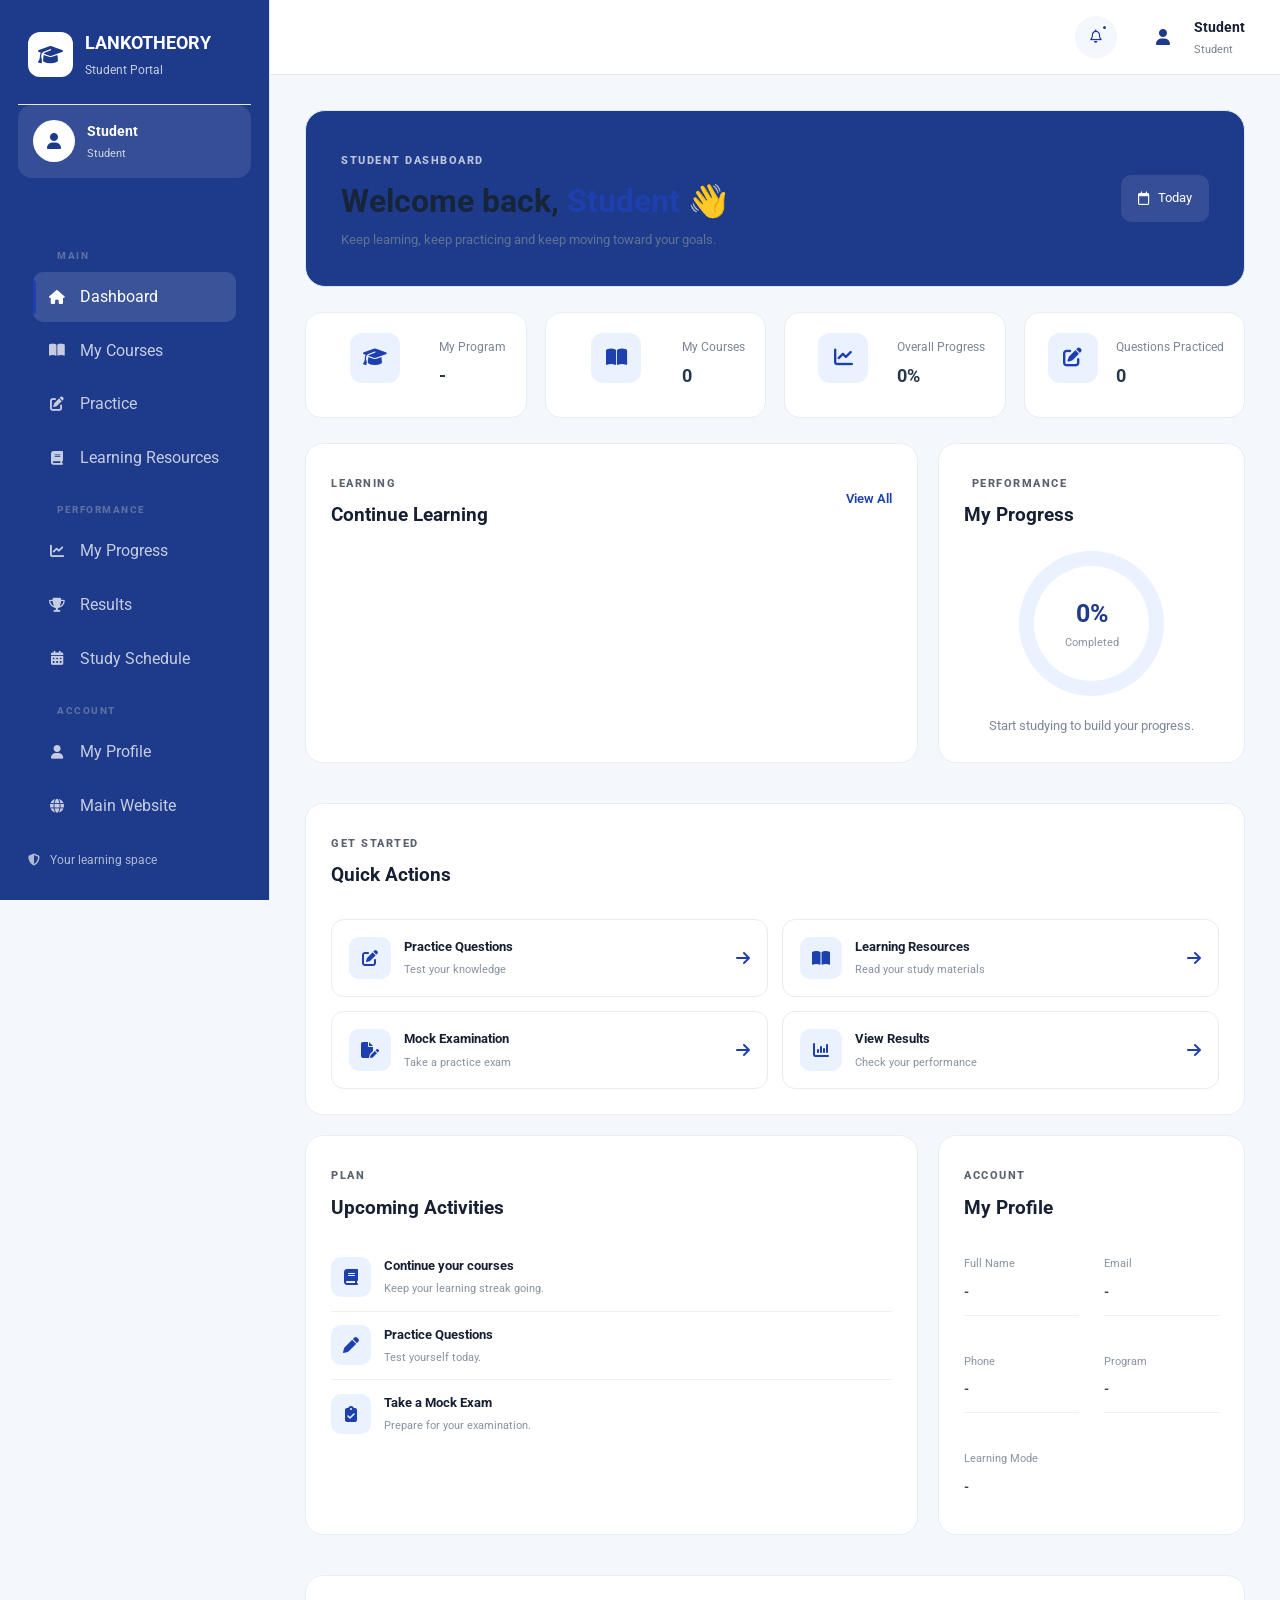
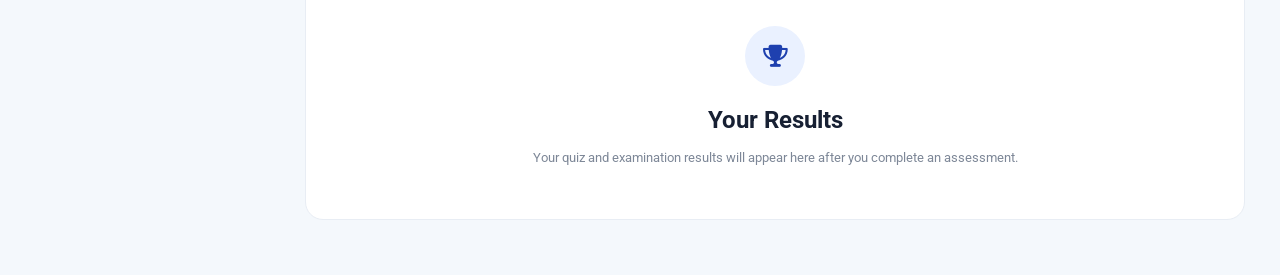
==== commit ff960b0c: "Update dashboard.html" ====
--- a/dashboard.html
+++ b/dashboard.html
@@ -1237,8 +1237,18 @@
                     );
 
 
-                courses.forEach(
-                    function (course, index) {
+             <button
+    type="button"
+    class="course-button"
+    onclick="openCourse('${student.program}', '${course}')"
+>
+    Continue
+    <i class="fa-solid fa-arrow-right"></i>
+</button>
+
+                if (typeof updateDashboardLearning === "function") {
+    updateDashboardLearning();
+}
 
 
                         const courseItem =
@@ -1355,8 +1365,8 @@
 
     </script>
 
-    
+    <script src="js/learning.js"></script>
 
 </body>
 
-</html>+</html>
